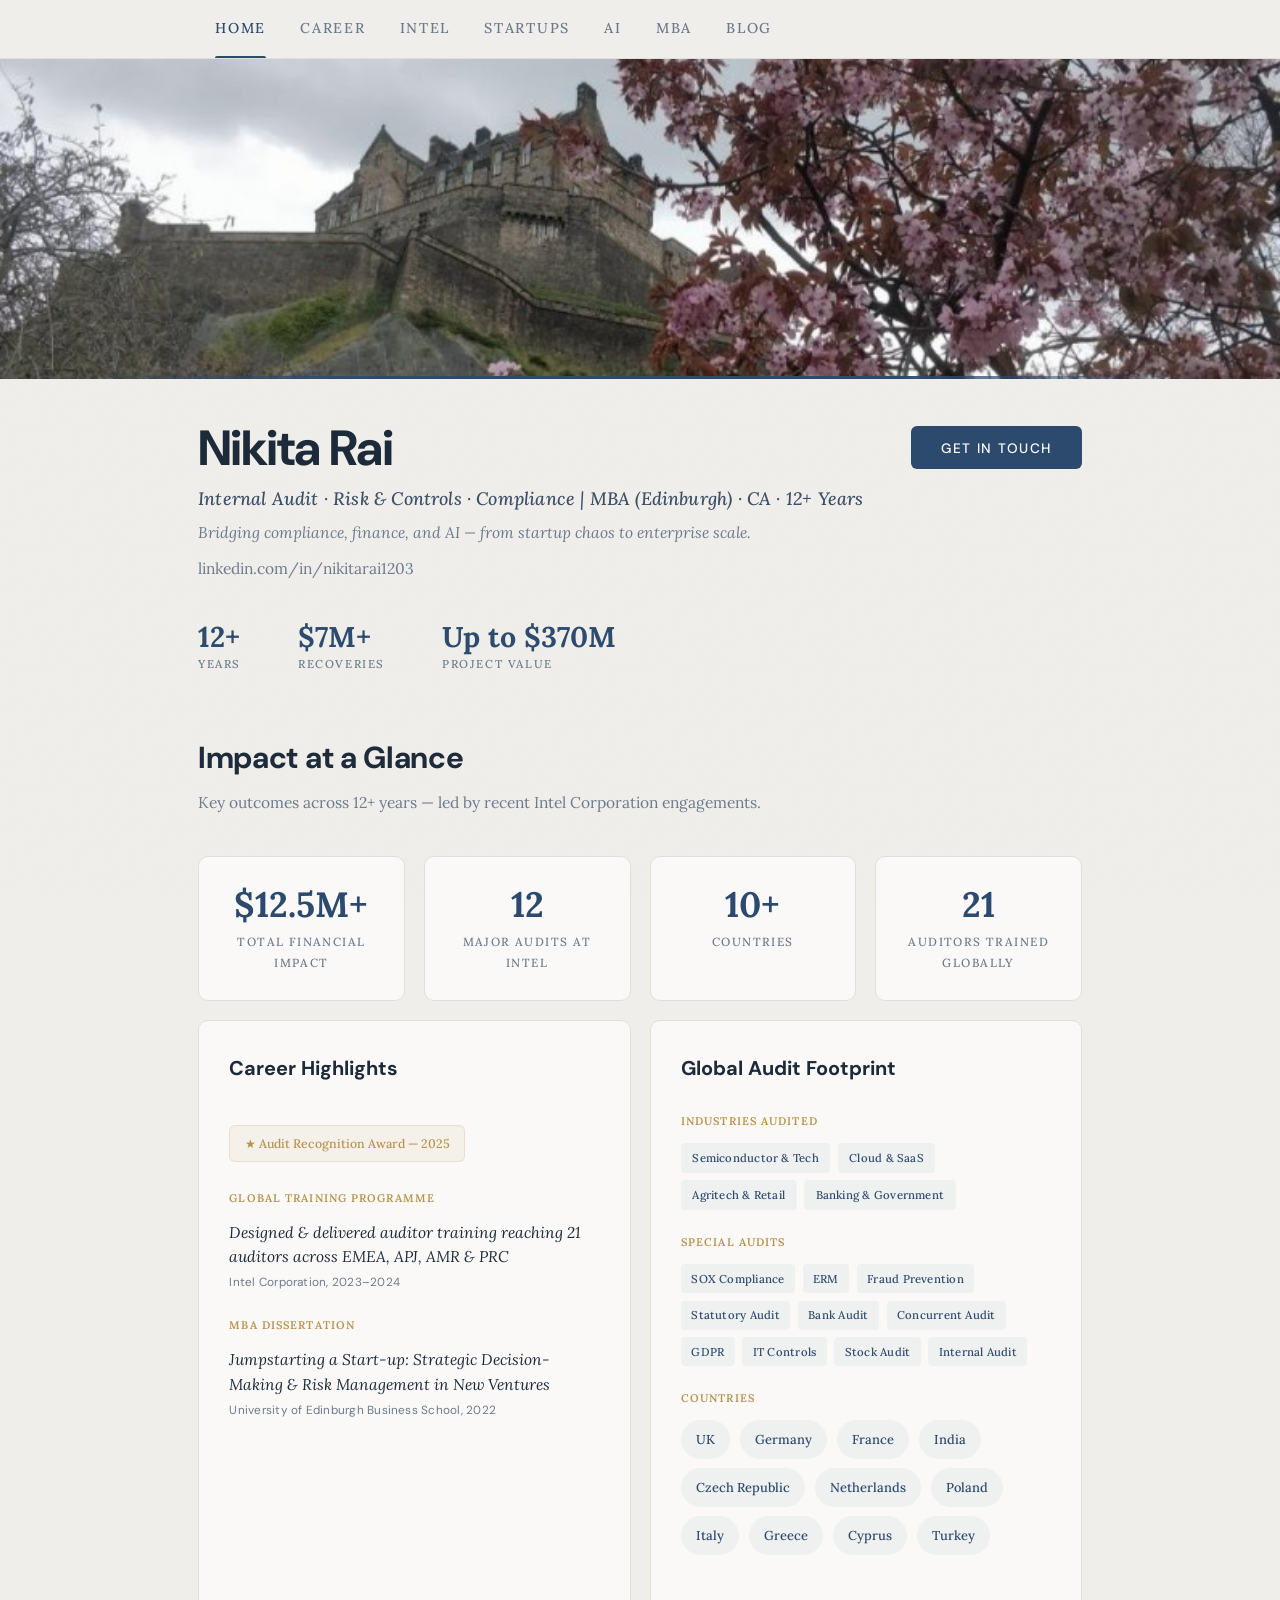
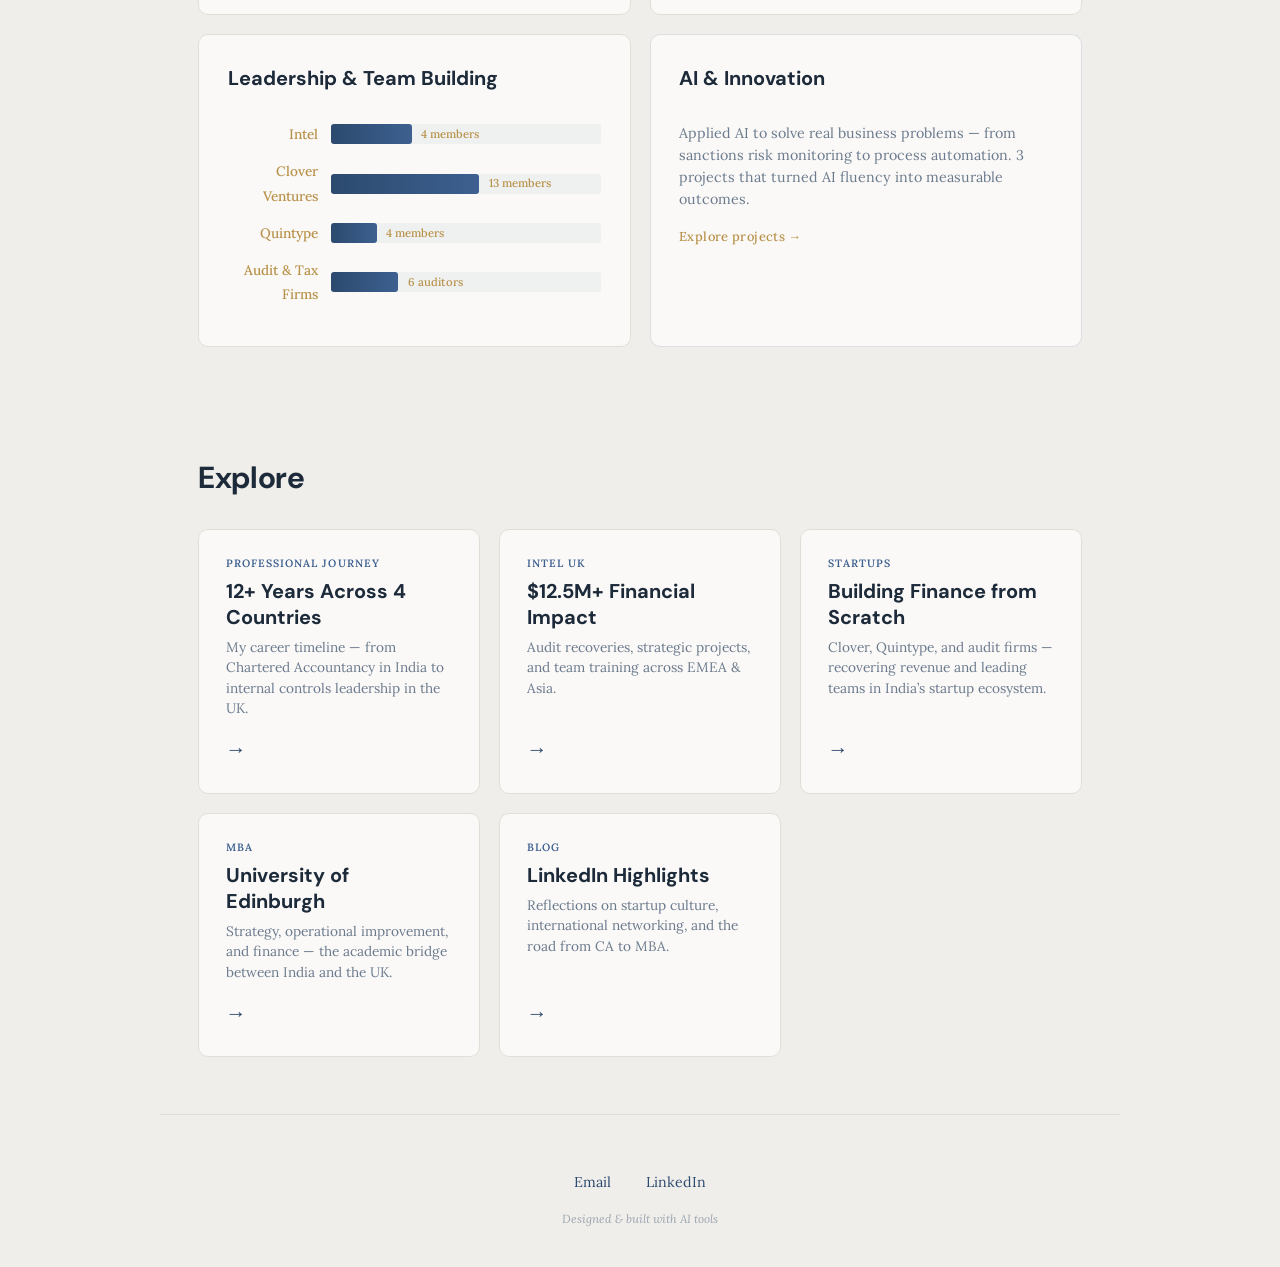
==== source/index.html @ f536bd1a "Add Infleqtion role to career timeline - New top timeline card: UK SOX & Internal Controls Lead, Inf" ====
<!DOCTYPE html>
<html lang="en">
<head>
<meta charset="UTF-8">
<meta name="viewport" content="width=device-width, initial-scale=1.0">
<title>Nikita Rai — Internal Audit, Risk & Controls, Compliance</title>
<meta name="description" content="Nikita Rai — UK SOX & Internal Controls Lead with 12+ years of experience across enterprise audit, risk management, and compliance. CA, MBA (Edinburgh).">
<meta name="keywords" content="Nikita Rai, Internal Audit, Risk Controls, Compliance, SOX 404, Internal Controls, ICFR, Chartered Accountant, MBA Edinburgh, Senior Auditor, Finance Professional">
<meta name="author" content="Nikita Rai">
<meta property="og:title" content="Nikita Rai — Internal Audit, Risk & Controls, Compliance">
<meta property="og:description" content="UK SOX & Internal Controls Lead with 12+ years — from startup chaos to enterprise scale.">
<meta property="og:type" content="website">
<meta property="og:image" content="https://nikitarai.com/img/banner.jpg">
<meta property="og:url" content="https://nikitarai.com">
<link rel="canonical" href="https://nikitarai.com">
<link href="https://fonts.googleapis.com/css2?family=Lora:wght@400;500;600;700&family=DM+Sans:wght@300;400;500;600;700&display=swap" rel="stylesheet">
<link rel="stylesheet" href="css/styles.css">
</head>
<body data-page="home">

<!-- ════════ STICKY NAV ════════ -->
<nav class="site-nav" id="siteNav">
  <div class="nav-inner">
    <a href="index.html" class="nav-name">Nikita Rai</a>
    <div class="nav-links">
      <a href="index.html" class="nav-link active">Home</a>
      <a href="career.html" class="nav-link">Career</a>
      <a href="intel.html" class="nav-link">Intel</a>
      <a href="startups.html" class="nav-link">Startups</a>
      <a href="ai.html" class="nav-link">AI</a>
      <a href="mba.html" class="nav-link">MBA</a>
      <a href="blog.html" class="nav-link">Blog</a>
    </div>
    <button class="nav-hamburger" id="navHamburger" aria-label="Toggle menu">
      <span></span><span></span><span></span>
    </button>
  </div>
</nav>

<!-- ════════ BANNER ════════ -->
<div class="banner">
  <img src="img/banner.jpg" alt="Edinburgh Castle panorama" width="800" height="320">
  <div class="banner-overlay"></div>
</div>

<!-- ════════ CONTACT HEADER ════════ -->
<div class="contact-header">
  <div class="contact-info">
    <h1 class="contact-name">Nikita Rai</h1>
    <p class="contact-tagline">Internal Audit &middot; Risk &amp; Controls &middot; Compliance | MBA (Edinburgh) &middot; CA &middot; 12+ Years</p>
    <p class="contact-tagline-sub">Bridging compliance, finance, and AI &mdash; from startup chaos to enterprise scale.</p>
    <p class="contact-detail"><a href="https://linkedin.com/in/nikitarai1203/" target="_blank" rel="noopener">linkedin.com/in/nikitarai1203</a></p>
  </div>
  <div class="cta-wrapper">
    <button class="cta-btn" onclick="document.querySelector('.cta-dropdown').classList.toggle('open')">Get in Touch</button>
    <div class="cta-dropdown">
      <div class="cta-dropdown-label">Email</div>
      <a class="cta-dropdown-item" href="mailto:nikita.rai1203&#64;gmail.com">nikita.rai1203&#64;gmail.com</a>
      <!-- Phone number hidden for now -->
      <div class="cta-dropdown-label">LinkedIn</div>
      <a class="cta-dropdown-item" href="https://www.linkedin.com/in/nikitarai1203/" target="_blank" rel="noopener">linkedin.com/in/nikitarai1203</a>
    </div>
  </div>
</div>

<!-- ════════ STATS BAR ════════ -->
<div class="stats-bar">
  <div class="stat">
    <div class="stat-number">12+</div>
    <div class="stat-label">Years</div>
  </div>
  <div class="stat">
    <div class="stat-number">$7M+</div>
    <div class="stat-label">Recoveries</div>
  </div>
  <div class="stat">
    <div class="stat-number">Up to $370M</div>
    <div class="stat-label">Project Value</div>
  </div>
</div>

<!-- ════════ BENTO GRID ════════ -->
<section class="bento-section">
  <div class="section-heading">Impact at a Glance</div>
  <div class="section-subheading">Key outcomes across 12+ years &mdash; led by recent Intel Corporation engagements.</div>

  <!-- Metric tiles row -->
  <div class="bento-grid">
    <div class="bento-tile bento-metric fade-in">
      <div class="metric-value">$12.5M+</div>
      <div class="metric-label">Total Financial Impact</div>
    </div>
    <div class="bento-tile bento-metric fade-in">
      <div class="metric-value">12</div>
      <div class="metric-label">Major Audits at Intel</div>
    </div>
    <div class="bento-tile bento-metric fade-in">
      <div class="metric-value">10+</div>
      <div class="metric-label">Countries</div>
    </div>
    <div class="bento-tile bento-metric fade-in">
      <div class="metric-value">21</div>
      <div class="metric-label">Auditors Trained Globally</div>
    </div>
  </div>

  <!-- Charts row -->
  <div class="bento-grid bento-grid-2col">
    <!-- Career Highlights -->
    <div class="bento-tile bento-footprint fade-in">
      <div class="chart-title">Career Highlights</div>

      <div class="highlight-item">
        <div class="card-award">&#9733; Audit Recognition Award &mdash; 2025</div>
      </div>

      <div class="highlight-item">
        <div class="footprint-subtitle">Global Training Programme</div>
        <div class="highlight-text">Designed &amp; delivered auditor training reaching 21 auditors across EMEA, APJ, AMR &amp; PRC</div>
        <div class="highlight-meta">Intel Corporation, 2023&ndash;2024</div>
      </div>

      <div class="highlight-item">
        <div class="footprint-subtitle">MBA Dissertation</div>
        <div class="highlight-text">Jumpstarting a Start-up: Strategic Decision-Making &amp; Risk Management in New Ventures</div>
        <div class="highlight-meta">University of Edinburgh Business School, 2022</div>
      </div>
    </div>

    <!-- Global Footprint -->
    <div class="bento-tile bento-footprint fade-in">
      <div class="chart-title">Global Audit Footprint</div>
      <div class="footprint-subtitle">Industries Audited</div>
      <div class="footprint-industries">
        <span class="industry-chip">Semiconductor &amp; Tech</span>
        <span class="industry-chip">Cloud &amp; SaaS</span>
        <span class="industry-chip">Agritech &amp; Retail</span>
        <span class="industry-chip">Banking &amp; Government</span>
      </div>
      <div class="footprint-subtitle" style="margin-top: 1.2rem;">Special Audits</div>
      <div class="footprint-industries">
        <span class="tag">SOX Compliance</span>
        <span class="tag">ERM</span>
        <span class="tag">Fraud Prevention</span>
        <span class="tag">Statutory Audit</span>
        <span class="tag">Bank Audit</span>
        <span class="tag">Concurrent Audit</span>
        <span class="tag">GDPR</span>
        <span class="tag">IT Controls</span>
        <span class="tag">Stock Audit</span>
        <span class="tag">Internal Audit</span>
      </div>
      <div class="footprint-subtitle" style="margin-top: 1.2rem;">Countries</div>
      <div class="footprint-countries">
        <span class="country-chip">UK</span>
        <span class="country-chip">Germany</span>
        <span class="country-chip">France</span>
        <span class="country-chip">India</span>
        <span class="country-chip">Czech Republic</span>
        <span class="country-chip">Netherlands</span>
        <span class="country-chip">Poland</span>
        <span class="country-chip">Italy</span>
        <span class="country-chip">Greece</span>
        <span class="country-chip">Cyprus</span>
        <span class="country-chip">Turkey</span>
      </div>
    </div>
  </div>

  <!-- Bottom row: Team + AI teaser -->
  <div class="bento-grid bento-grid-2col">
    <!-- Team Leadership -->
    <div class="bento-tile fade-in">
      <div class="chart-title">Leadership &amp; Team Building</div>
      <div class="team-row">
        <div class="team-bar-label">Intel</div>
        <div class="team-bar-track">
          <div class="team-bar-fill" data-width="30" style="width: 0%;"></div>
          <span class="team-bar-value">4 members</span>
        </div>
      </div>
      <div class="team-row">
        <div class="team-bar-label">Clover Ventures</div>
        <div class="team-bar-track">
          <div class="team-bar-fill" data-width="55" style="width: 0%;"></div>
          <span class="team-bar-value">13 members</span>
        </div>
      </div>
      <div class="team-row">
        <div class="team-bar-label">Quintype</div>
        <div class="team-bar-track">
          <div class="team-bar-fill" data-width="17" style="width: 0%;"></div>
          <span class="team-bar-value">4 members</span>
        </div>
      </div>
      <div class="team-row">
        <div class="team-bar-label">Audit &amp; Tax Firms</div>
        <div class="team-bar-track">
          <div class="team-bar-fill" data-width="25" style="width: 0%;"></div>
          <span class="team-bar-value">6 auditors</span>
        </div>
      </div>
    </div>

    <!-- AI Teaser -->
    <a href="ai.html" class="bento-tile bento-teaser-feature fade-in">
      <div class="chart-title">AI &amp; Innovation</div>
      <div class="teaser-desc">Applied AI to solve real business problems &mdash; from sanctions risk monitoring to process automation. 3 projects that turned AI fluency into measurable outcomes.</div>
      <span class="teaser-cta">Explore projects &rarr;</span>
    </a>
  </div>
</section>

<!-- ════════ SECTION TEASERS ════════ -->
<section class="teaser-section">
  <div class="section-heading">Explore</div>
  <div class="teaser-grid">
    <a href="career.html" class="teaser-card fade-in">
      <div class="teaser-card-label">Professional Journey</div>
      <div class="teaser-card-title">12+ Years Across 4 Countries</div>
      <div class="teaser-card-desc">My career timeline &mdash; from Chartered Accountancy in India to internal controls leadership in the UK.</div>
      <span class="teaser-card-arrow">&rarr;</span>
    </a>
    <a href="intel.html" class="teaser-card fade-in">
      <div class="teaser-card-label">Intel UK</div>
      <div class="teaser-card-title">$12.5M+ Financial Impact</div>
      <div class="teaser-card-desc">Audit recoveries, strategic projects, and team training across EMEA &amp; Asia.</div>
      <span class="teaser-card-arrow">&rarr;</span>
    </a>
    <a href="startups.html" class="teaser-card fade-in">
      <div class="teaser-card-label">Startups</div>
      <div class="teaser-card-title">Building Finance from Scratch</div>
      <div class="teaser-card-desc">Clover, Quintype, and audit firms &mdash; recovering revenue and leading teams in India&rsquo;s startup ecosystem.</div>
      <span class="teaser-card-arrow">&rarr;</span>
    </a>
    <a href="mba.html" class="teaser-card fade-in">
      <div class="teaser-card-label">MBA</div>
      <div class="teaser-card-title">University of Edinburgh</div>
      <div class="teaser-card-desc">Strategy, operational improvement, and finance &mdash; the academic bridge between India and the UK.</div>
      <span class="teaser-card-arrow">&rarr;</span>
    </a>
    <a href="blog.html" class="teaser-card fade-in">
      <div class="teaser-card-label">Blog</div>
      <div class="teaser-card-title">LinkedIn Highlights</div>
      <div class="teaser-card-desc">Reflections on startup culture, international networking, and the road from CA to MBA.</div>
      <span class="teaser-card-arrow">&rarr;</span>
    </a>
  </div>
</section>

<!-- ════════ FOOTER ════════ -->
<footer class="footer">
  <div class="footer-links">
    <a href="mailto:nikita.rai1203&#64;gmail.com">Email</a>
    <a href="https://linkedin.com/in/nikitarai1203/" target="_blank" rel="noopener">LinkedIn</a>
  </div>
  <div class="ai-built-note">Designed &amp; built with AI tools</div>
</footer>

<script src="js/main.js"></script>
</body>
</html>
---- source/css/styles.css ----
/* ═══════════════════════════════════════════════════
   Nikita Rai — Portfolio
   Editorial Precision: Warm, refined, professional
   Multi-page architecture
   ═══════════════════════════════════════════════════ */

/* ── DESIGN TOKENS ── */
:root {
  --bg:             #f0eeea;
  --bg-warm:        #e8e5df;
  --bg-card:        #faf9f7;
  --bg-card-hover:  #f5f3ef;
  --text:           #1c2a3a;
  --text-secondary: #3d5068;
  --text-muted:     #6b7a8d;
  --text-faint:     #9ba5b0;
  --accent:         #2c4a6e;
  --accent-light:   #3d6090;
  --accent-warm:    #b8924a;
  --accent-warm-bg: rgba(184, 146, 74, 0.07);
  --accent-subtle:  rgba(44, 74, 110, 0.05);
  --accent-glow:    rgba(44, 74, 110, 0.1);
  --border:         #d5d0c8;
  --border-light:   #e2ded7;
  --border-faint:   #ebe8e2;
  --gold:           #b8924a;
  --gold-bg:        rgba(184, 146, 74, 0.08);
  --radius-sm:      6px;
  --radius-md:      10px;
  --radius-lg:      14px;
  --shadow-sm:      0 1px 3px rgba(28, 42, 58, 0.05);
  --shadow-md:      0 4px 20px rgba(28, 42, 58, 0.07);
  --shadow-lg:      0 12px 40px rgba(28, 42, 58, 0.1);
  --shadow-glow:    0 0 0 1px var(--border-light), 0 4px 20px rgba(28, 42, 58, 0.06);
  --transition:     0.35s cubic-bezier(0.16, 1, 0.3, 1);
  --ease-out:       cubic-bezier(0.16, 1, 0.3, 1);
}

/* ── RESET & BASE ── */
*, *::before, *::after { margin: 0; padding: 0; box-sizing: border-box; }

html {
  scroll-behavior: smooth;
  font-size: 19px;
}

body {
  background: var(--bg);
  color: var(--text);
  font-family: 'Lora', Georgia, serif;
  font-weight: 400;
  line-height: 1.8;
  overflow-x: hidden;
}

/* Subtle page texture */
body::before {
  content: '';
  position: fixed;
  inset: 0;
  background: url("data:image/svg+xml,%3Csvg width='60' height='60' xmlns='http://www.w3.org/2000/svg'%3E%3Cfilter id='n'%3E%3CfeTurbulence type='fractalNoise' baseFrequency='0.65' numOctaves='3' stitchTiles='stitch'/%3E%3C/filter%3E%3Crect width='100%25' height='100%25' filter='url(%23n)' opacity='0.015'/%3E%3C/svg%3E");
  pointer-events: none;
  z-index: 0;
}

/* ── STICKY NAV ── */
.site-nav {
  position: sticky;
  top: 0;
  z-index: 100;
  background: rgba(240, 238, 234, 0.88);
  backdrop-filter: blur(16px);
  -webkit-backdrop-filter: blur(16px);
  border-bottom: 1px solid var(--border-light);
  padding: 0;
  opacity: 1;
  transform: translateY(0);
  transition: opacity 0.4s ease, transform 0.4s ease, border-color 0.4s ease;
  pointer-events: auto;
}

/* Nav is always visible and sticky on all pages */

.nav-inner {
  max-width: 960px;
  margin: 0 auto;
  display: flex;
  gap: 0;
  align-items: stretch;
  padding: 0 2rem;
}

.nav-name {
  display: none;
}

.nav-links {
  display: flex;
  align-items: stretch;
}

.nav-link {
  font-size: 0.75rem;
  letter-spacing: 0.12em;
  text-transform: uppercase;
  color: var(--text-muted);
  text-decoration: none;
  font-weight: 500;
  transition: color var(--transition);
  white-space: nowrap;
  padding: 0.85rem 0.9rem;
  position: relative;
  display: flex;
  align-items: center;
}

.nav-link::after {
  content: '';
  position: absolute;
  bottom: 0;
  left: 0.9rem;
  right: 0.9rem;
  height: 2px;
  background: var(--accent);
  transform: scaleX(0);
  transition: transform var(--transition);
  border-radius: 2px 2px 0 0;
}

.nav-link:hover { color: var(--text-secondary); }

.nav-link.active {
  color: var(--accent);
}

.nav-link.active::after {
  transform: scaleX(1);
}

/* Hamburger (mobile) */
.nav-hamburger {
  display: none;
  flex-direction: column;
  justify-content: center;
  gap: 4px;
  background: none;
  border: none;
  cursor: pointer;
  padding: 0.7rem 0;
  margin-left: auto;
}

.nav-hamburger span {
  display: block;
  width: 20px;
  height: 2px;
  background: var(--text);
  border-radius: 2px;
  transition: all 0.3s ease;
}

.nav-hamburger.open span:nth-child(1) {
  transform: rotate(45deg) translate(4px, 4px);
}

.nav-hamburger.open span:nth-child(2) {
  opacity: 0;
}

.nav-hamburger.open span:nth-child(3) {
  transform: rotate(-45deg) translate(4px, -4px);
}

/* ── BANNER (home page only) ── */
.banner {
  width: 100%;
  height: 320px;
  position: relative;
  overflow: hidden;
}

.banner img {
  width: 100%;
  height: 100%;
  object-fit: cover;
  object-position: center 30%;
  display: block;
}

.banner-overlay {
  position: absolute;
  bottom: 0;
  left: 0;
  right: 0;
  height: 3px;
  background: linear-gradient(90deg, transparent 5%, var(--accent) 30%, var(--accent) 70%, transparent 95%);
}

/* ── PAGE HEADER (inner pages) ── */
.page-header {
  max-width: 960px;
  margin: 0 auto;
  padding: 3rem 2rem 2rem;
  border-bottom: 1px solid var(--border-light);
}

.page-title {
  font-family: 'DM Sans', sans-serif;
  font-weight: 700;
  font-size: 2.4rem;
  color: var(--text);
  line-height: 1.1;
  letter-spacing: -0.02em;
}

.page-subtitle {
  font-size: 0.85rem;
  color: var(--text-muted);
  margin-top: 0.5rem;
  line-height: 1.5;
  font-weight: 300;
}

/* ── CONTACT HEADER ── */
.contact-header {
  max-width: 960px;
  margin: 0 auto;
  padding: 2.2rem 2rem 0;
  display: flex;
  justify-content: space-between;
  align-items: flex-start;
  position: relative;
  z-index: 1;
}

.contact-info {
  text-align: left;
}

.contact-name {
  font-family: 'DM Sans', sans-serif;
  font-weight: 700;
  font-size: 2.6rem;
  color: var(--text);
  line-height: 1.1;
  letter-spacing: -0.02em;
}

.contact-tagline {
  font-family: 'Lora', Georgia, serif;
  font-size: 0.95rem;
  font-weight: 500;
  font-style: italic;
  color: var(--text-secondary);
  margin-top: 0.4rem;
  letter-spacing: 0.01em;
}

.contact-tagline-sub {
  font-size: 0.82rem;
  color: var(--text-muted);
  margin-top: 0.3rem;
  font-weight: 300;
  font-style: italic;
  line-height: 1.5;
}

.contact-detail {
  font-size: 0.82rem;
  color: var(--text-muted);
  margin-top: 0.5rem;
  font-weight: 400;
}

.contact-detail a {
  color: var(--text-muted);
  text-decoration: none;
  transition: color var(--transition);
  border-bottom: 1px solid transparent;
}

.contact-detail a:hover {
  color: var(--accent);
  border-bottom-color: var(--accent);
}

/* ── CTA BUTTON ── */
.cta-wrapper {
  position: relative;
  padding-top: 0.3rem;
}

.cta-btn {
  font-family: 'DM Sans', sans-serif;
  font-size: 0.72rem;
  font-weight: 500;
  letter-spacing: 0.1em;
  text-transform: uppercase;
  color: #fff;
  background: var(--accent);
  border: none;
  padding: 0.65rem 1.6rem;
  border-radius: var(--radius-sm);
  cursor: pointer;
  transition: all var(--transition);
  position: relative;
  overflow: hidden;
}

.cta-btn::before {
  content: '';
  position: absolute;
  inset: 0;
  background: linear-gradient(135deg, transparent, rgba(255,255,255,0.1));
  opacity: 0;
  transition: opacity 0.3s ease;
}

.cta-btn:hover {
  background: #1e3a5c;
  box-shadow: 0 6px 20px rgba(44, 74, 110, 0.3);
  transform: translateY(-1px);
}

.cta-btn:hover::before { opacity: 1; }

.cta-dropdown {
  position: absolute;
  top: calc(100% + 0.6rem);
  right: 0;
  background: var(--bg-card);
  border: 1px solid var(--border);
  border-radius: var(--radius-md);
  padding: 1.1rem 1.3rem;
  min-width: 250px;
  box-shadow: var(--shadow-lg);
  opacity: 0;
  transform: translateY(-8px);
  pointer-events: none;
  transition: all 0.3s ease;
  z-index: 10;
}

.cta-dropdown.open {
  opacity: 1;
  transform: translateY(0);
  pointer-events: auto;
}

.cta-dropdown-label {
  font-size: 0.58rem;
  text-transform: uppercase;
  letter-spacing: 0.12em;
  color: var(--text-faint);
  font-weight: 600;
  margin-top: 0.6rem;
}

.cta-dropdown-label:first-child { margin-top: 0; }

.cta-dropdown-item {
  display: block;
  font-size: 0.82rem;
  color: var(--text-secondary);
  text-decoration: none;
  padding: 0.35rem 0;
  transition: color 0.2s;
}

.cta-dropdown-item:hover { color: var(--accent); }

/* ── STATS BAR ── */
.stats-bar {
  max-width: 960px;
  margin: 2rem auto 0;
  padding: 0 2rem;
  display: flex;
  gap: 3rem;
}

.stat { text-align: left; }

.stat-number {
  font-family: 'Lora', Georgia, serif;
  font-weight: 700;
  font-size: 1.5rem;
  color: var(--accent);
  line-height: 1.2;
}

.stat-label {
  font-size: 0.6rem;
  letter-spacing: 0.14em;
  text-transform: uppercase;
  color: var(--text-muted);
  font-weight: 500;
}

/* ── DIVIDER ── */
.section-divider {
  max-width: 960px;
  margin: 2.5rem auto 0;
  padding: 0 2rem;
}

.section-divider hr {
  border: none;
  border-top: 1px solid var(--border-light);
}

/* ── BENTO GRID ── */
.bento-section {
  max-width: 960px;
  margin: 0 auto;
  padding: 3rem 2rem 2.5rem;
}

.bento-grid {
  display: grid;
  grid-template-columns: repeat(4, 1fr);
  gap: 1rem;
  margin-bottom: 1rem;
}

.bento-grid-2col {
  grid-template-columns: 1fr 1fr;
}

.bento-tile {
  background: var(--bg-card);
  border: 1px solid var(--border-light);
  border-radius: var(--radius-md);
  padding: 1.4rem 1.5rem;
  transition: all var(--transition);
  position: relative;
  overflow: hidden;
}

.bento-tile:hover {
  border-color: var(--border);
  box-shadow: var(--shadow-md);
  transform: translateY(-2px);
}

/* Metric tile top accent */
.bento-metric::before {
  content: '';
  position: absolute;
  top: 0;
  left: 0;
  right: 0;
  height: 2px;
  background: linear-gradient(90deg, var(--accent), var(--accent-light));
  transform: scaleX(0);
  transition: transform var(--transition);
  transform-origin: left;
}

.bento-metric:hover::before {
  transform: scaleX(1);
}

.bento-metric {
  text-align: center;
  padding: 1.4rem 1.2rem;
}

.bento-chart {
  padding: 1.6rem;
  display: flex;
  flex-direction: column;
}

.bento-footprint {
  padding: 1.6rem;
}

/* ── AI Teaser feature tile ── */
.bento-teaser-feature {
  text-decoration: none;
  display: flex;
  flex-direction: column;
  justify-content: flex-start;
  background: var(--bg-card);
  border-color: rgba(44, 74, 110, 0.15);
}

.bento-teaser-feature:hover {
  background: rgba(184, 146, 74, 0.06);
  border-color: var(--accent-warm);
}

.teaser-label {
  font-size: 0.58rem;
  font-weight: 600;
  text-transform: uppercase;
  letter-spacing: 0.1em;
  color: var(--accent-warm);
  margin-bottom: 0.4rem;
}

.teaser-title {
  font-family: 'DM Sans', sans-serif;
  font-size: 1.15rem;
  font-weight: 700;
  color: var(--text);
  line-height: 1.3;
  margin-bottom: 0.4rem;
}

.teaser-desc {
  font-size: 0.75rem;
  color: var(--text-muted);
  line-height: 1.55;
}

.teaser-cta {
  font-size: 0.68rem;
  font-weight: 500;
  color: var(--accent-warm);
  margin-top: 0.8rem;
  letter-spacing: 0.03em;
  transition: color var(--transition);
}

.bento-teaser-feature:hover .teaser-cta {
  color: var(--text);
}

/* ── SECTION TEASERS ── */
.teaser-section {
  max-width: 960px;
  margin: 0 auto;
  padding: 2rem 2rem 3rem;
}

.teaser-grid {
  display: grid;
  grid-template-columns: repeat(3, 1fr);
  gap: 1rem;
  margin-top: 1.2rem;
}

.teaser-card {
  background: var(--bg-card);
  border: 1px solid var(--border-light);
  border-radius: var(--radius-md);
  padding: 1.3rem 1.4rem;
  text-decoration: none;
  transition: all var(--transition);
  position: relative;
  display: flex;
  flex-direction: column;
}

.teaser-card:hover {
  border-color: var(--border);
  box-shadow: var(--shadow-md);
  transform: translateY(-3px);
}

.teaser-card-label {
  font-size: 0.56rem;
  font-weight: 600;
  text-transform: uppercase;
  letter-spacing: 0.1em;
  color: var(--accent-light);
  margin-bottom: 0.3rem;
}

.teaser-card-title {
  font-family: 'DM Sans', sans-serif;
  font-weight: 700;
  font-size: 1.05rem;
  color: var(--text);
  line-height: 1.3;
  margin-bottom: 0.3rem;
}

.teaser-card-desc {
  font-size: 0.72rem;
  color: var(--text-muted);
  line-height: 1.5;
  flex: 1;
}

.teaser-card-arrow {
  font-size: 1.1rem;
  color: var(--accent);
  margin-top: 0.6rem;
  transition: transform var(--transition);
  display: inline-block;
}

.teaser-card:hover .teaser-card-arrow {
  transform: translateX(4px);
}

/* ── CONTENT SECTION (inner pages) ── */
.content-section {
  max-width: 960px;
  margin: 0 auto;
  padding: 2.5rem 2rem 3rem;
}

/* ── SECTION HEADINGS ── */
.section-heading {
  font-family: 'DM Sans', sans-serif;
  font-weight: 700;
  font-size: 1.6rem;
  color: var(--text);
  margin-bottom: 0.25rem;
  letter-spacing: -0.01em;
}

.section-subheading {
  font-size: 0.82rem;
  color: var(--text-muted);
  margin-bottom: 2.2rem;
  line-height: 1.5;
}

.subsection-heading {
  font-family: 'DM Sans', sans-serif;
  font-weight: 700;
  font-size: 1.15rem;
  color: var(--text);
  margin-bottom: 0.2rem;
  margin-top: 0.5rem;
}

.subsection-subheading {
  font-size: 0.75rem;
  color: var(--text-muted);
  margin-bottom: 1rem;
}

.dissertation-title {
  font-size: 0.95rem;
  font-weight: 600;
  color: var(--text);
  margin-bottom: 0.6rem;
  font-family: 'Lora', serif;
  font-style: italic;
  line-height: 1.5;
}

/* ── METRIC VALUES (shared) ── */
.metric-value {
  font-family: 'Lora', Georgia, serif;
  font-weight: 700;
  font-size: 1.85rem;
  color: var(--accent);
  line-height: 1.2;
}

.metric-label {
  font-size: 0.62rem;
  letter-spacing: 0.12em;
  text-transform: uppercase;
  color: var(--text-muted);
  font-weight: 500;
  margin-top: 0.25rem;
}

/* ── MINI METRICS ── */
.mini-metrics {
  display: grid;
  grid-template-columns: repeat(3, 1fr);
  gap: 0.8rem;
  margin-bottom: 1.5rem;
}

.mini-metric {
  background: var(--bg-card);
  border: 1px solid var(--border-light);
  border-radius: var(--radius-sm);
  padding: 0.9rem;
  text-align: center;
  transition: all var(--transition);
}

.mini-metric:hover {
  box-shadow: var(--shadow-sm);
}

.mini-metric-value {
  font-family: 'Lora', Georgia, serif;
  font-weight: 700;
  font-size: 1.25rem;
  color: var(--accent);
}

.mini-metric-label {
  font-size: 0.56rem;
  letter-spacing: 0.1em;
  text-transform: uppercase;
  color: var(--text-muted);
  font-weight: 500;
  margin-top: 0.15rem;
}

/* ── CHART BOX ── */
.chart-box {
  background: var(--bg-card);
  border: 1px solid var(--border-light);
  border-radius: var(--radius-md);
  padding: 1.6rem;
  transition: box-shadow var(--transition);
  margin-bottom: 1.5rem;
}

.chart-box:hover {
  box-shadow: var(--shadow-sm);
}

.chart-title {
  font-family: 'DM Sans', sans-serif;
  font-weight: 700;
  font-size: 1.05rem;
  margin-bottom: 1.3rem;
  color: var(--text);
}

/* ── BAR CHART ── */
.bar-chart {
  display: flex;
  align-items: flex-end;
  gap: 0.8rem;
  height: 220px;
  padding-bottom: 1.5rem;
  border-bottom: 1px solid var(--border-faint);
  position: relative;
}

.bar-group {
  flex: 1;
  display: flex;
  flex-direction: column;
  align-items: center;
  height: 100%;
  justify-content: flex-end;
}

.bar {
  width: 100%;
  max-width: 48px;
  background: linear-gradient(to top, var(--accent), var(--accent-light));
  border-radius: 4px 4px 0 0;
  min-height: 4px;
  transition: height 1.2s var(--ease-out);
  position: relative;
  cursor: default;
}

.bar:hover {
  background: linear-gradient(to top, #1e3a5c, var(--accent));
}

.bar-value {
  position: absolute;
  top: -1.5rem;
  left: 50%;
  transform: translateX(-50%);
  font-size: 0.65rem;
  font-weight: 600;
  color: var(--accent);
  white-space: nowrap;
}

.bar-label {
  font-size: 0.62rem;
  color: var(--text-muted);
  margin-top: 0.5rem;
  text-align: center;
  font-weight: 500;
}

.bar-sublabel {
  font-size: 0.52rem;
  color: var(--accent-warm);
  text-align: center;
  line-height: 1.3;
  margin-top: 0.15rem;
}

.chart-footnote {
  font-size: 0.58rem;
  color: var(--text-faint);
  margin-top: 0.7rem;
  font-style: italic;
}

.recovery-totals-row {
  display: flex;
  justify-content: center;
  gap: 8rem;
  margin-top: 0.5rem;
  margin-bottom: 1.2rem;
}

.recovery-total-block {
  text-align: center;
}

.recovery-total {
  font-family: 'Lora', Georgia, serif;
  font-weight: 700;
  font-size: 2rem;
  color: var(--accent);
}

.recovery-total-label {
  font-size: 0.65rem;
  color: var(--text-muted);
}

/* ── YEAR BREAKDOWN ── */
.year-breakdown {
  display: flex;
  flex-direction: column;
  gap: 1rem;
}

.year-row-item {
  display: flex;
  align-items: flex-start;
  gap: 0.8rem;
}

.year-badge {
  font-family: 'Lora', Georgia, serif;
  font-weight: 700;
  font-size: 1rem;
  color: var(--accent);
  flex-shrink: 0;
  width: 40px;
  padding-top: 0.1rem;
}

.year-details { flex: 1; }

.year-detail-main {
  font-size: 0.82rem;
  color: var(--text);
  font-weight: 500;
  margin-bottom: 0.15rem;
}

.year-detail-sub {
  font-size: 0.72rem;
  color: var(--text-muted);
  line-height: 1.55;
}

.year-detail-sub ul {
  margin: 0.3rem 0 0 1rem;
  padding: 0;
  list-style: none;
}

.year-detail-sub ul li {
  margin-bottom: 0.3rem;
  position: relative;
  padding-left: 0.8rem;
}

.year-detail-sub ul li::before {
  content: '';
  position: absolute;
  left: 0;
  top: 0.5em;
  width: 4px;
  height: 4px;
  border-radius: 50%;
  background: var(--border);
}

.year-divider {
  border: none;
  border-top: 1px solid var(--border-faint);
  margin: 0;
}

/* ── TEAM BARS ── */
.team-row {
  display: flex;
  align-items: center;
  gap: 0.7rem;
  margin-bottom: 0.65rem;
}

.team-bar-label {
  font-size: 0.72rem;
  color: var(--accent-warm);
  width: 90px;
  flex-shrink: 0;
  text-align: right;
  font-weight: 500;
}

.team-bar-track {
  flex: 1;
  height: 20px;
  background: var(--accent-subtle);
  border-radius: 3px;
  overflow: visible;
  display: flex;
  align-items: center;
  gap: 0.5rem;
}

.team-bar-fill {
  height: 100%;
  background: linear-gradient(90deg, var(--accent), var(--accent-light));
  border-radius: 3px;
  transition: width 1.2s var(--ease-out);
  flex-shrink: 0;
}

.team-bar-value {
  font-size: 0.6rem;
  font-weight: 500;
  color: var(--accent-warm);
  white-space: nowrap;
  flex-shrink: 0;
}

/* ── GLOBAL FOOTPRINT ── */
.footprint-stats {
  display: flex;
  gap: 2.5rem;
  margin-bottom: 1.8rem;
  padding-bottom: 1.5rem;
  border-bottom: 1px solid var(--border-faint);
}

.footprint-stat { text-align: center; }

.footprint-stat-num {
  font-family: 'Lora', Georgia, serif;
  font-weight: 700;
  font-size: 1.6rem;
  color: var(--accent);
  line-height: 1.1;
}

.footprint-stat-label {
  font-size: 0.58rem;
  letter-spacing: 0.12em;
  text-transform: uppercase;
  color: var(--text-muted);
  font-weight: 500;
  margin-top: 0.15rem;
}

.footprint-countries {
  display: flex;
  flex-wrap: wrap;
  gap: 0.5rem;
  margin-bottom: 1.5rem;
}

.country-chip {
  font-size: 0.68rem;
  padding: 0.35rem 0.75rem;
  border-radius: 20px;
  background: var(--accent-subtle);
  color: var(--accent);
  font-weight: 500;
  display: inline-flex;
  align-items: center;
  gap: 0.35rem;
  transition: all var(--transition);
  border: 1px solid transparent;
}

.country-chip:hover {
  background: var(--accent-glow);
  border-color: var(--accent-subtle);
}

.country-chip .trip-count {
  background: var(--accent);
  color: #fff;
  font-size: 0.52rem;
  width: 17px;
  height: 17px;
  border-radius: 50%;
  display: inline-flex;
  align-items: center;
  justify-content: center;
  font-weight: 600;
}

.footprint-industries {
  display: flex;
  flex-wrap: wrap;
  gap: 0.4rem;
}

.industry-chip {
  font-size: 0.6rem;
  padding: 0.25rem 0.6rem;
  border-radius: 4px;
  background: var(--accent-subtle);
  color: var(--accent);
  font-weight: 500;
  letter-spacing: 0.02em;
}

.footprint-subtitle {
  font-size: 0.58rem;
  letter-spacing: 0.1em;
  text-transform: uppercase;
  color: var(--accent-warm);
  font-weight: 600;
  margin-bottom: 0.6rem;
}

/* ── HIGHLIGHT ITEMS (home page tile) ── */
.highlight-item {
  margin-bottom: 1.2rem;
}

.highlight-item:last-child {
  margin-bottom: 0;
}

.highlight-text {
  font-family: 'Lora', Georgia, serif;
  font-size: 0.82rem;
  color: var(--text);
  line-height: 1.55;
  font-style: italic;
}

.highlight-meta {
  font-family: 'DM Sans', sans-serif;
  font-size: 0.62rem;
  color: var(--text-muted);
  margin-top: 0.2rem;
  letter-spacing: 0.02em;
}

/* ── TIMELINE ── */
.timeline-section {
  position: relative;
  padding: 3.5rem 2rem 5rem;
  max-width: 960px;
  margin: 0 auto;
}

.timeline-item {
  display: grid;
  grid-template-columns: 300px 1fr;
  gap: 0;
  margin-bottom: 2.8rem;
  position: relative;
}

.timeline-item:first-child .card {
  border-color: var(--border);
  box-shadow: var(--shadow-sm);
}

/* ── LEFT COLUMN ── */
.timeline-left {
  position: relative;
  padding-right: 2rem;
  display: flex;
  flex-direction: column;
  align-items: flex-end;
}

.year-row {
  display: flex;
  align-items: center;
  gap: 0.9rem;
  padding-top: 0.25rem;
  cursor: default;
}

.year-text {
  font-family: 'Lora', Georgia, serif;
  font-weight: 700;
  font-size: 1.3rem;
  color: var(--text);
  white-space: nowrap;
  transition: color var(--transition);
  letter-spacing: 0.02em;
}

.timeline-item:hover .year-text {
  color: var(--accent);
}

.timeline-dot {
  width: 10px;
  height: 10px;
  border-radius: 50%;
  background: var(--bg);
  border: 2.5px solid var(--border);
  flex-shrink: 0;
  transition: all 0.5s ease;
  box-shadow: 0 0 0 3px var(--bg);
}

.timeline-item.visible .timeline-dot {
  border-color: var(--accent);
  background: var(--accent);
  box-shadow: 0 0 0 3px var(--bg), 0 0 0 5.5px var(--accent-glow);
}

/* Vertical connector */
.timeline-left::after {
  content: '';
  position: absolute;
  top: 0;
  right: 0;
  bottom: -3rem;
  width: 1px;
  background: linear-gradient(to bottom, var(--border), var(--border-faint));
}

.timeline-item:last-child .timeline-left::after {
  bottom: 0;
}

/* ── RIGHT COLUMN (CARD) ── */
.timeline-right {
  padding-left: 2rem;
}

.card {
  background: var(--bg-card);
  border: 1px solid var(--border-light);
  border-radius: var(--radius-lg);
  padding: 1.6rem 1.8rem;
  transition: all var(--transition);
  position: relative;
}

.card::before {
  content: '';
  position: absolute;
  left: 0;
  top: 1.2rem;
  bottom: 1.2rem;
  width: 2.5px;
  background: var(--accent);
  border-radius: 2px;
  opacity: 0;
  transition: opacity var(--transition);
}

.card:hover {
  box-shadow: var(--shadow-md);
  border-color: var(--border);
  transform: translateY(-2px);
}

.card:hover::before { opacity: 1; }

/* ── TIMELINE IMAGE (hover reveal on left) ── */
.timeline-image {
  margin-top: 0.8rem;
  padding-right: 1.2rem;
  line-height: 0;
  max-height: 0;
  opacity: 0;
  overflow: hidden;
  transition: max-height 0.5s var(--ease-out), opacity 0.4s ease;
}

.timeline-item:hover .timeline-image {
  max-height: 400px;
  opacity: 1;
}

.timeline-image img {
  width: 100%;
  object-fit: contain;
  object-position: center top;
  border-radius: var(--radius-md);
  border: 1px solid var(--border-light);
  background: var(--bg-card);
}

.card-company {
  font-size: 0.65rem;
  letter-spacing: 0.12em;
  text-transform: uppercase;
  color: var(--text-muted);
  margin-bottom: 0.2rem;
  font-weight: 500;
}

.card-title {
  font-family: 'DM Sans', sans-serif;
  font-weight: 700;
  font-size: 1.25rem;
  color: var(--text);
  line-height: 1.3;
  margin-bottom: 0.2rem;
}

.card-role {
  font-size: 0.65rem;
  letter-spacing: 0.1em;
  text-transform: uppercase;
  color: var(--accent-light);
  margin-bottom: 0.7rem;
  font-weight: 500;
}

.card-description {
  font-size: 0.82rem;
  line-height: 1.6;
  color: var(--text-secondary);
  margin-bottom: 0.85rem;
  max-width: 54ch;
}

.card-award {
  display: inline-flex;
  align-items: center;
  gap: 0.35rem;
  margin-top: 0.7rem;
  margin-bottom: 0.2rem;
  padding: 0.35rem 0.75rem;
  background: var(--gold-bg);
  border: 1px solid rgba(184, 146, 74, 0.18);
  border-radius: var(--radius-sm);
  font-size: 0.65rem;
  color: var(--gold);
  font-weight: 500;
}

.card-tags {
  display: flex;
  flex-wrap: wrap;
  gap: 0.35rem;
  margin-top: 0.7rem;
}

.tag {
  font-size: 0.6rem;
  padding: 0.22rem 0.55rem;
  border-radius: 4px;
  background: var(--accent-subtle);
  color: var(--accent);
  font-weight: 500;
  letter-spacing: 0.02em;
  transition: all var(--transition);
}

.tag:hover {
  background: var(--accent-glow);
}

/* ── AI PROJECT CARDS ── */
.ai-projects {
  display: grid;
  grid-template-columns: 1fr 1fr 1fr;
  gap: 1.2rem;
  margin-top: 1.2rem;
}

.ai-project-card {
  background: var(--bg-card);
  border: 1px solid var(--border-light);
  border-radius: var(--radius-md);
  padding: 1.4rem 1.5rem;
  transition: all var(--transition);
  position: relative;
  overflow: hidden;
}

.ai-project-card::after {
  content: '';
  position: absolute;
  bottom: 0;
  left: 0;
  right: 0;
  height: 2px;
  background: linear-gradient(90deg, var(--accent), var(--accent-light));
  transform: scaleX(0);
  transition: transform var(--transition);
  transform-origin: left;
}

.ai-project-card:hover {
  box-shadow: var(--shadow-md);
  transform: translateY(-3px);
}

.ai-project-card:hover::after {
  transform: scaleX(1);
}

.ai-project-label {
  font-size: 0.58rem;
  font-weight: 600;
  text-transform: uppercase;
  letter-spacing: 0.1em;
  color: var(--accent-light);
  margin-bottom: 0.5rem;
}

.ai-project-title {
  font-family: 'DM Sans', sans-serif;
  font-size: 1.08rem;
  font-weight: 700;
  color: var(--text);
  margin-bottom: 0.5rem;
  line-height: 1.3;
}

.ai-project-desc {
  font-size: 0.78rem;
  color: var(--text-muted);
  line-height: 1.65;
  text-align: justify;
}

.ai-project-outcome {
  margin-top: 0.8rem;
  font-size: 0.72rem;
  font-weight: 500;
  color: var(--accent-warm);
}

/* ── PLACEHOLDER CONTENT (MBA, Blog) ── */
.placeholder-content {
  text-align: center;
  padding: 4rem 2rem;
  background: var(--bg-card);
  border: 1px solid var(--border-light);
  border-radius: var(--radius-lg);
}

.placeholder-icon {
  font-size: 3rem;
  margin-bottom: 1rem;
  opacity: 0.6;
}

.placeholder-title {
  font-family: 'DM Sans', sans-serif;
  font-weight: 700;
  font-size: 1.4rem;
  color: var(--text);
  margin-bottom: 0.6rem;
}

.placeholder-text {
  font-size: 0.82rem;
  color: var(--text-muted);
  max-width: 480px;
  margin: 0 auto;
  line-height: 1.6;
}

.placeholder-tags {
  display: flex;
  justify-content: center;
  flex-wrap: wrap;
  gap: 0.4rem;
  margin-top: 1.2rem;
}

/* ── FOOTER ── */
.footer {
  text-align: center;
  padding: 2.5rem 2rem 2rem;
  color: var(--text-muted);
  font-size: 0.75rem;
  border-top: 1px solid var(--border-light);
  max-width: 960px;
  margin: 0 auto;
}

.footer-links {
  display: flex;
  justify-content: center;
  gap: 1.8rem;
  margin-top: 0.4rem;
}

.footer a {
  color: var(--accent);
  text-decoration: none;
  font-weight: 400;
  transition: color var(--transition);
  border-bottom: 1px solid transparent;
}

.footer a:hover {
  color: var(--text);
  border-bottom-color: var(--text);
}

.ai-built-note {
  font-size: 0.62rem;
  color: var(--text-faint);
  margin-top: 0.6rem;
  font-style: italic;
}

/* ═══════════════════════════════════════════════════
   SCROLL-IN ANIMATIONS
   ═══════════════════════════════════════════════════ */

.fade-in {
  opacity: 0;
  transform: translateY(24px);
  transition: opacity 0.7s ease, transform 0.7s var(--ease-out);
}

.fade-in.visible {
  opacity: 1;
  transform: translateY(0);
}

/* stagger support */
.fade-in:nth-child(1) { transition-delay: 0.05s; }
.fade-in:nth-child(2) { transition-delay: 0.1s; }
.fade-in:nth-child(3) { transition-delay: 0.15s; }
.fade-in:nth-child(4) { transition-delay: 0.2s; }
.fade-in:nth-child(5) { transition-delay: 0.25s; }

/* ── MBA PAGE — ALTERNATING PHOTO-CONTENT ROWS ── */

.mba-page-wrap {
  padding: 0 2rem 3rem;
}

/* Each row: photo on one side, content on the other, with photo as subtle bg watermark */
.mba-row {
  position: relative;
  overflow: hidden;
  max-width: 960px;
  margin: 0 auto 1.5rem;
  border-radius: var(--radius-md);
  border: 1px solid var(--border-light);
  background: var(--bg-card);
}

/* Subtle watermark — the same photo used in the row, as a bg layer */
.mba-row-bg {
  position: absolute;
  inset: 0;
  background-size: cover;
  background-position: center;
  background-repeat: no-repeat;
  opacity: 0.04;
  filter: saturate(0) blur(1px);
  pointer-events: none;
  z-index: 0;
}

.mba-row-bg::after {
  content: '';
  position: absolute;
  inset: 0;
  background: radial-gradient(ellipse at center, transparent 20%, var(--bg-card) 80%);
  z-index: 1;
}

/* Inner grid — content + photo side by side */
.mba-row-inner {
  position: relative;
  z-index: 2;
  display: grid;
  grid-template-columns: 3fr 2fr;
  gap: 0;
  align-items: stretch;
}

/* Content side */
.mba-row-content {
  padding: 2.2rem 2rem;
  display: flex;
  flex-direction: column;
  justify-content: center;
}

.mba-content-block {
  margin-bottom: 1.5rem;
}

.mba-content-block:last-child {
  margin-bottom: 0;
}

/* Photo side */
.mba-row-photo {
  overflow: hidden;
  position: relative;
  min-height: 380px;
}

.mba-row-photo img {
  width: 100%;
  height: 100%;
  display: block;
  object-fit: cover;
  object-position: center 80%;  /* Default: focus on lower portion of portrait photos */
}

/* REVERSE layout — photo LEFT, content RIGHT */
.mba-row-reverse .mba-row-inner {
  direction: rtl;  /* Flip grid order */
}

.mba-row-reverse .mba-row-inner > * {
  direction: ltr;  /* Reset text direction inside children */
}

/* Photo-specific object-position overrides */
/* Graduation photo — Nikita is at the bottom of the frame */
.mba-photo-graduation img {
  object-position: center 85%;
}

/* Degree photo — scroll & certificate in lower half */
.mba-photo-degree img {
  object-position: center 70%;
}

/* McEwan Hall dome — center on the dome ceiling */
.mba-photo-dome img {
  object-position: center 30%;
}

/* Consultancy project items stacked inside a row */
.mba-project-stack {
  display: flex;
  flex-direction: column;
  gap: 1.2rem;
  margin-top: 1rem;
}

.mba-project-item {
  padding: 1.1rem 1.3rem;
  border-radius: 8px;
  border: 1px solid var(--border-faint);
  background: rgba(250, 249, 247, 0.7);
  transition: all var(--transition);
}

.mba-project-item:hover {
  border-color: var(--border-light);
  box-shadow: 0 2px 12px rgba(0, 0, 0, 0.04);
  transform: translateY(-1px);
}

/* Video wrapper inside a row */
.mba-video-wrap {
  border-radius: 8px;
  overflow: hidden;
  border: 1px solid var(--border-faint);
}

.mba-video-wrap video {
  display: block;
  border-radius: 8px;
}

/* Full-width cohort group photo (landscape — not side-by-side) */
.mba-cohort-hero {
  max-width: 960px;
  margin: 0 auto 1.5rem;
  border-radius: var(--radius-md);
  overflow: hidden;
  border: 1px solid var(--border-light);
  background: var(--bg-card);
}

.mba-cohort-img {
  width: 100%;
  display: block;
  object-fit: cover;
}

.mba-hero-caption {
  font-family: 'DM Sans', sans-serif;
  font-size: 0.62rem;
  letter-spacing: 0.1em;
  text-transform: uppercase;
  color: var(--accent-warm);
  text-align: center;
  padding: 0.7rem 1rem;
  background: var(--bg-card);
  font-weight: 500;
}

/* Gold accents for MBA page small text */
[data-page="mba"] .page-subtitle { color: var(--accent-warm); }
[data-page="mba"] .section-subheading { color: var(--accent-warm); }
.mba-project-item .ai-project-label { color: var(--accent-warm); }

/* ── BLOG PAGE — EMBEDDED POSTS ── */

.blog-post-card {
  background: var(--bg-card);
  border: 1px solid var(--border-light);
  border-radius: var(--radius-md);
  padding: 2rem;
  max-width: 600px;
  margin: 0 auto 1.5rem;
}

.blog-post-card:last-child {
  margin-bottom: 0;
}

.blog-post-label {
  font-size: 0.58rem;
  font-weight: 600;
  text-transform: uppercase;
  letter-spacing: 0.1em;
  color: var(--accent-warm);
  margin-bottom: 0.5rem;
}

.blog-post-title {
  font-family: 'DM Sans', sans-serif;
  font-weight: 700;
  font-size: 1.15rem;
  color: var(--text);
  margin-bottom: 0.6rem;
}

.blog-post-synopsis {
  font-size: 0.78rem;
  color: var(--text-muted);
  line-height: 1.65;
  margin-bottom: 1.2rem;
}

.blog-embed-wrap {
  display: flex;
  flex-direction: column;
  align-items: center;
}

.blog-embed-wrap iframe {
  max-width: 100%;
  border-radius: 8px;
}

.blog-embed-fallback {
  margin-top: 0.5rem;
  font-size: 0.75rem;
  color: var(--text-muted);
}

.blog-embed-fallback a {
  color: var(--accent);
}

/* ── INTEL PAGE HEADER WITH PHOTO ── */
.intel-header-row {
  display: flex;
  align-items: flex-start;
  justify-content: space-between;
  gap: 2rem;
}

.intel-header-photo {
  flex-shrink: 0;
  width: 200px;
  height: 130px;
  border-radius: var(--radius-md);
  overflow: hidden;
  border: 1px solid var(--border-light);
}

.intel-header-photo img {
  width: 100%;
  height: 100%;
  object-fit: cover;
}

/* ── INTEL TWO-COLUMN LAYOUT ── */
.intel-two-col {
  display: grid;
  grid-template-columns: 1fr 1fr;
  gap: 1.2rem;
  margin-bottom: 1.5rem;
  align-items: stretch;
}

.intel-two-col > .chart-box {
  margin-bottom: 0;
  display: flex;
  flex-direction: column;
}

.intel-projects-box .year-breakdown {
  flex: 1;
}

.intel-projects-box .year-detail-sub ul li {
  margin-bottom: 0.6rem;
}

/* ── AUDIT LIFECYCLE DIAGRAM ── */
.audit-cycle-box {
  padding-bottom: 2.5rem;
  overflow: hidden;
}

.audit-cycle-wrapper {
  position: relative;
  width: 100%;
  max-width: 360px;
  margin: 0 auto;
  aspect-ratio: 1;
  padding-bottom: 4rem;
}

.cycle-center {
  position: absolute;
  top: 50%;
  left: 50%;
  transform: translate(-50%, -50%);
  text-align: center;
  z-index: 3;
}

.cycle-center-label {
  font-family: 'DM Sans', sans-serif;
  font-weight: 700;
  font-size: 0.85rem;
  color: var(--accent);
  line-height: 1.2;
}

.cycle-ring {
  position: absolute;
  inset: 0;
  z-index: 1;
}

.ring-svg {
  width: 100%;
  height: 100%;
}

.cycle-phase {
  position: absolute;
  z-index: 2;
  text-align: center;
  width: 160px;
}

.cycle-phase-num {
  display: inline-flex;
  align-items: center;
  justify-content: center;
  width: 32px;
  height: 32px;
  border-radius: 50%;
  font-family: 'DM Sans', sans-serif;
  font-weight: 700;
  font-size: 0.72rem;
  color: #fff;
  margin-bottom: 0.3rem;
}

.cycle-phase-title {
  font-family: 'DM Sans', sans-serif;
  font-weight: 700;
  font-size: 0.65rem;
  color: var(--text);
  margin-bottom: 0.2rem;
}

.cycle-phase-tasks {
  font-size: 0.55rem;
  color: var(--text-muted);
  line-height: 1.5;
}

/* Phase positions */
.phase-1 { top: -2%; left: 50%; transform: translateX(-50%); }
.phase-2 { top: 42%; right: -8%; transform: translateY(-50%); }
.phase-3 { bottom: -10%; left: 50%; transform: translateX(-50%); }
.phase-4 { top: 42%; left: -8%; transform: translateY(-50%); }

/* Phase colors */
.phase-color-1 { background: var(--accent); }
.phase-color-2 { background: var(--accent-light); }
.phase-color-3 { background: var(--accent-warm); }
.phase-color-4 { background: #5a7a5e; }

/* ── STARTUP COMPANY SECTIONS ── */
.startup-company {
  background: var(--bg-card);
  border: 1px solid var(--border-light);
  border-radius: var(--radius-lg);
  padding: 2rem 2.2rem;
  margin-bottom: 1.5rem;
  transition: box-shadow var(--transition);
  position: relative;
  overflow: hidden;
}

.startup-company::before {
  content: '';
  position: absolute;
  left: 0;
  top: 0;
  bottom: 0;
  width: 3px;
  background: linear-gradient(to bottom, var(--accent), var(--accent-light));
  opacity: 0;
  transition: opacity var(--transition);
}

.startup-company:hover {
  box-shadow: var(--shadow-md);
}

.startup-company:hover::before {
  opacity: 1;
}

/* Company header: text + image side by side */
.startup-header {
  display: flex;
  align-items: flex-start;
  gap: 2rem;
  margin-bottom: 1.5rem;
  padding-bottom: 1.2rem;
  border-bottom: 1px solid var(--border-faint);
}

.startup-header-text {
  flex: 1;
}

.startup-overline {
  font-size: 0.6rem;
  letter-spacing: 0.12em;
  text-transform: uppercase;
  color: var(--accent-warm);
  font-weight: 600;
  margin-bottom: 0.3rem;
}

.startup-name {
  font-family: 'DM Sans', sans-serif;
  font-weight: 700;
  font-size: 1.6rem;
  color: var(--text);
  line-height: 1.2;
  margin-bottom: 0.15rem;
}

.startup-brand {
  font-size: 0.75rem;
  color: var(--text-secondary);
  font-weight: 400;
  margin-bottom: 0.4rem;
}

.startup-role {
  font-size: 0.68rem;
  letter-spacing: 0.08em;
  text-transform: uppercase;
  color: var(--accent-light);
  font-weight: 500;
}

.startup-header-img {
  flex-shrink: 0;
  width: 160px;
  border-radius: var(--radius-md);
  overflow: hidden;
  border: 1px solid var(--border-faint);
  background: var(--bg-card);
}

.startup-header-img img {
  width: 100%;
  display: block;
  object-fit: cover;
}

/* Company about section */
.startup-about {
  margin-bottom: 1.5rem;
}

.startup-about-label {
  font-size: 0.58rem;
  letter-spacing: 0.12em;
  text-transform: uppercase;
  color: var(--accent-warm);
  font-weight: 600;
  margin-bottom: 0.5rem;
}

.startup-about-text {
  font-size: 0.8rem;
  color: var(--text-muted);
  line-height: 1.7;
}

/* Contribution cards grid */
.startup-contributions {
  margin-bottom: 0.5rem;
}

.startup-contrib-grid {
  display: grid;
  grid-template-columns: 1fr 1fr;
  gap: 0.9rem;
}

.startup-contrib-card {
  padding: 1.1rem 1.2rem;
  border-radius: var(--radius-sm);
  border: 1px solid var(--border-faint);
  background: rgba(250, 249, 247, 0.5);
  transition: all var(--transition);
}

.startup-contrib-card:hover {
  border-color: var(--border-light);
  box-shadow: 0 2px 12px rgba(0, 0, 0, 0.04);
  transform: translateY(-1px);
}

.startup-contrib-icon {
  color: var(--accent);
  margin-bottom: 0.5rem;
  opacity: 0.85;
  background: var(--accent-subtle);
  width: 42px;
  height: 42px;
  border-radius: 8px;
  display: flex;
  align-items: center;
  justify-content: center;
  transition: all var(--transition);
}

.startup-contrib-card:hover .startup-contrib-icon {
  background: var(--accent-glow);
  transform: scale(1.05);
}

.startup-contrib-title {
  font-family: 'DM Sans', sans-serif;
  font-weight: 600;
  font-size: 0.82rem;
  color: var(--text);
  margin-bottom: 0.3rem;
}

.startup-contrib-desc {
  font-size: 0.72rem;
  color: var(--text-muted);
  line-height: 1.6;
}

.startup-contrib-desc strong {
  color: var(--text-secondary);
  font-weight: 600;
}

/* ═══════════════════════════════════════════════════
   RESPONSIVE — MOBILE (≤ 768px)
   ═══════════════════════════════════════════════════ */

@media (max-width: 768px) {
  html { font-size: 18px; }

  .banner { height: 200px; }

  .contact-header {
    padding: 1.4rem 1.5rem 0;
    flex-direction: column;
    gap: 1rem;
  }

  .contact-name { font-size: 2rem; }

  .cta-dropdown { right: auto; left: 0; }

  .stats-bar {
    padding: 0 1.5rem;
    gap: 2rem;
  }

  .section-divider { padding: 0 1.5rem; }

  /* Nav — hamburger menu */
  .nav-hamburger { display: flex; }

  .nav-links {
    display: none;
    position: absolute;
    top: 100%;
    left: 0;
    right: 0;
    background: rgba(240, 238, 234, 0.96);
    backdrop-filter: blur(16px);
    -webkit-backdrop-filter: blur(16px);
    border-bottom: 1px solid var(--border-light);
    flex-direction: column;
    padding: 0.5rem 0;
  }

  .nav-links.open {
    display: flex;
  }

  .nav-link {
    padding: 0.7rem 2rem;
  }

  .nav-link::after {
    display: none;
  }

  .nav-inner {
    padding: 0 1.5rem;
    position: relative;
  }

  .site-nav .nav-name {
    font-size: 0.95rem;
  }

  /* Page header */
  .page-header {
    padding: 2rem 1.5rem 1.5rem;
  }

  .page-title { font-size: 1.8rem; }

  /* Bento grid */
  .bento-section { padding: 2rem 1.5rem 1.5rem; }
  .bento-grid { grid-template-columns: repeat(2, 1fr); }
  .bento-grid-2col { grid-template-columns: 1fr; }

  /* Teaser section */
  .teaser-section { padding: 1.5rem 1.5rem 2.5rem; }
  .teaser-grid { grid-template-columns: 1fr; }

  /* Content section */
  .content-section { padding: 2rem 1.5rem 2rem; }

  /* Timeline */
  .timeline-section { padding: 2.5rem 1rem 4rem; }

  .timeline-item {
    grid-template-columns: 1fr;
    margin-bottom: 2.5rem;
  }

  .timeline-left {
    align-items: flex-start;
    padding-right: 0;
    margin-bottom: 0.3rem;
  }

  .timeline-left::after { display: none; }

  .year-row { gap: 0.5rem; }

  .timeline-right { padding-left: 0; }

  .card { padding: 1.2rem 1.3rem; }
  .card::before { display: none; }

  /* On mobile, show timeline images always (no hover) since layout is stacked */
  .timeline-image {
    padding-right: 0;
    margin-top: 0.5rem;
    max-height: 300px;
    opacity: 1;
  }

  .year-text { font-size: 1.15rem; }

  /* Mini metrics */
  .mini-metrics {
    grid-template-columns: repeat(3, 1fr);
    gap: 0.5rem;
  }
  .mini-metric { padding: 0.6rem; }
  .mini-metric-value { font-size: 1rem; }

  /* Footprint */
  .footprint-stats { gap: 1.5rem; }
  .footprint-countries { gap: 0.4rem; }

  /* AI projects */
  .ai-projects { grid-template-columns: 1fr; }

  /* Intel page */
  .intel-header-row {
    flex-direction: column;
    gap: 1rem;
  }
  .intel-header-photo {
    width: 160px;
    height: 105px;
  }
  .intel-two-col {
    grid-template-columns: 1fr;
  }.recovery-totals-row {
  gap: 1.5rem;
}
.recovery-total {
  font-size: clamp(1.2rem, 6vw, 2rem);
}
  .audit-cycle-wrapper {
    max-width: 300px;
  }
  .cycle-phase { width: 120px; }
  .cycle-phase-tasks { font-size: 0.5rem; }
  .phase-2 { right: -3%; }
  .phase-4 { left: -3%; }

  /* Startup sections */
  .startup-company {
    padding: 1.4rem 1.3rem;
  }
  .startup-header {
    flex-direction: column;
    gap: 1rem;
  }
  .startup-header-img {
    width: 100%;
    max-width: 240px;
  }
  .startup-name {
    font-size: 1.3rem;
  }
  .startup-contrib-grid {
    grid-template-columns: 1fr;
  }

  /* Placeholder */
  .placeholder-content { padding: 3rem 1.5rem; }

  /* MBA alternating rows — stack on mobile */
  .mba-page-wrap {
    padding: 0 1.5rem 2rem;
  }
  .mba-row-inner {
    grid-template-columns: 1fr;
  }
  .mba-row-reverse .mba-row-inner {
    direction: ltr;
  }
  .mba-row-photo {
    min-height: 280px;
    max-height: 360px;
  }
  .mba-row-content {
    padding: 1.5rem;
  }
  .mba-row {
    margin: 0 auto 1rem;
  }
  .mba-cohort-hero {
    margin: 0 auto 1rem;
  }

  /* Blog */
  .blog-post-card {
    padding: 1.5rem;
  }
  .blog-embed-wrap iframe {
    height: 600px;
  }
}

/* ── PRINT STYLES ── */
@media print {
  .site-nav, .cta-wrapper, .banner { display: none; }
  body { font-size: 12pt; background: #fff; }
  .card, .bento-tile, .ai-project-card, .teaser-card { box-shadow: none; border: 1px solid #ddd; }
}
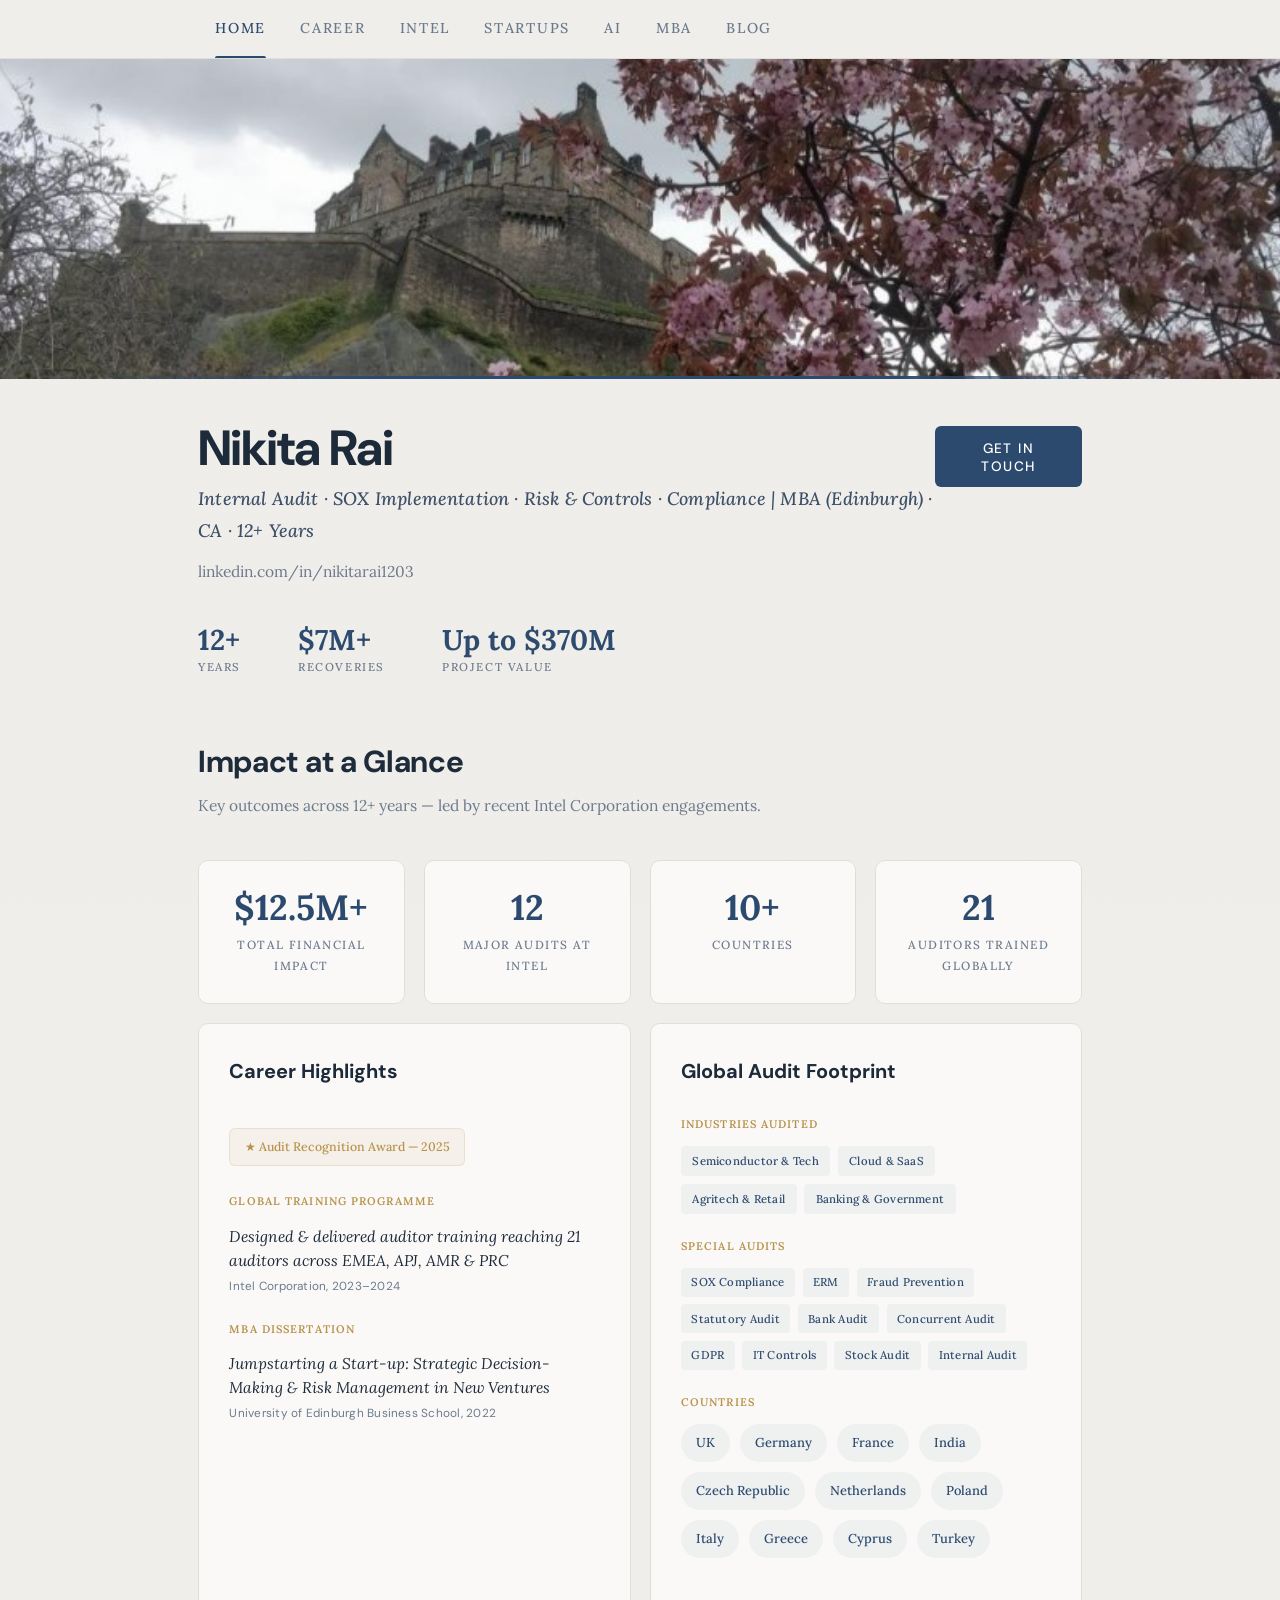
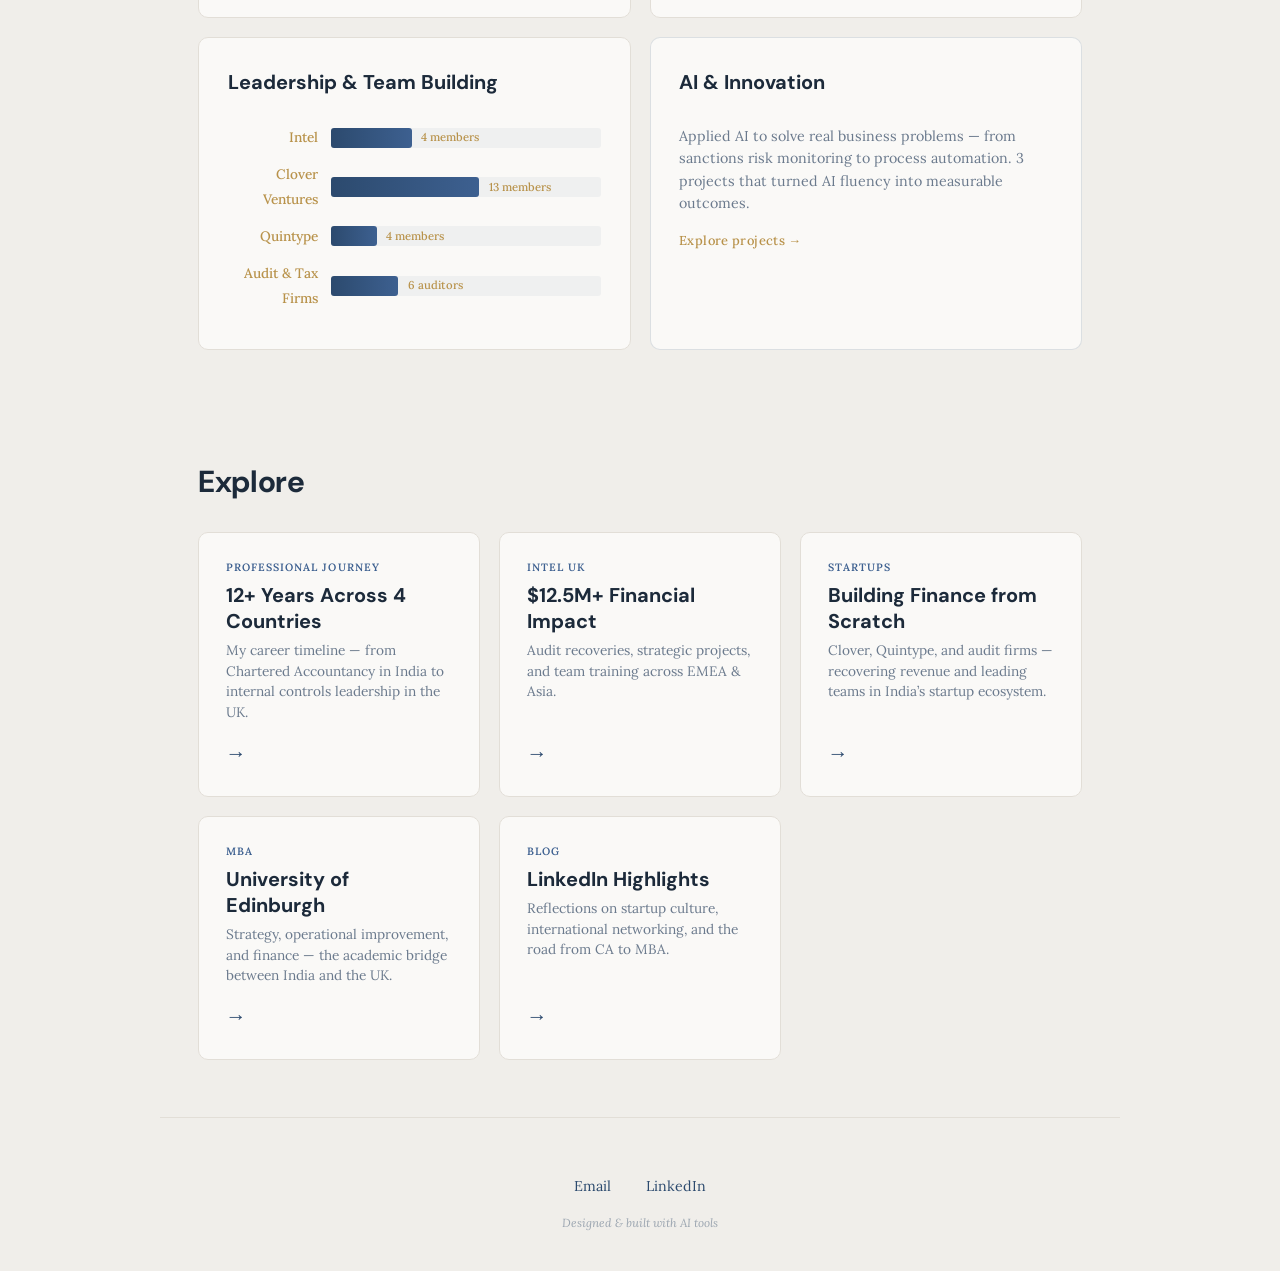
==== commit 08546892: "Refine home tagline and tighten Infleqtion timeline card Home page: - Add "SOX Implementation" to th" ====
--- a/source/index.html
+++ b/source/index.html
@@ -47,8 +47,7 @@
 <div class="contact-header">
   <div class="contact-info">
     <h1 class="contact-name">Nikita Rai</h1>
-    <p class="contact-tagline">Internal Audit &middot; Risk &amp; Controls &middot; Compliance | MBA (Edinburgh) &middot; CA &middot; 12+ Years</p>
-    <p class="contact-tagline-sub">Bridging compliance, finance, and AI &mdash; from startup chaos to enterprise scale.</p>
+    <p class="contact-tagline">Internal Audit &middot; SOX Implementation &middot; Risk &amp; Controls &middot; Compliance | MBA (Edinburgh) &middot; CA &middot; 12+ Years</p>
     <p class="contact-detail"><a href="https://linkedin.com/in/nikitarai1203/" target="_blank" rel="noopener">linkedin.com/in/nikitarai1203</a></p>
   </div>
   <div class="cta-wrapper">
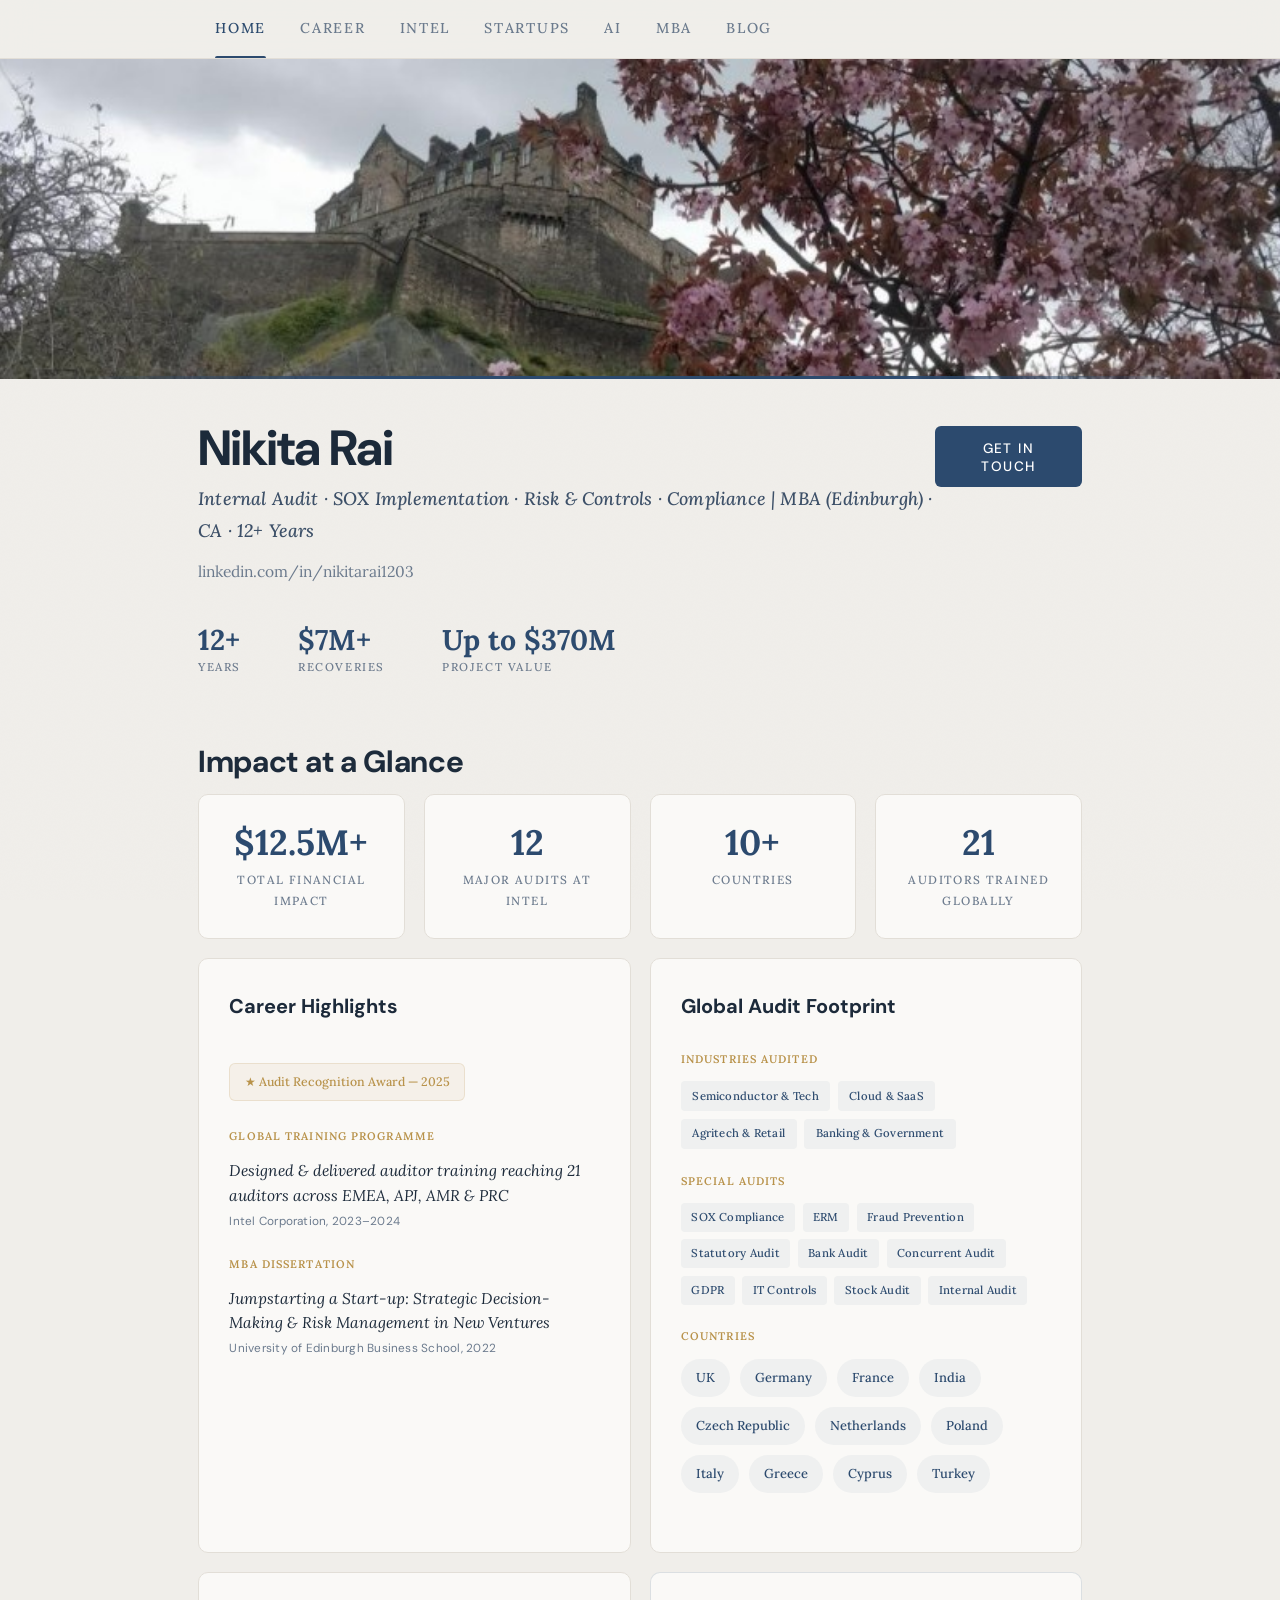
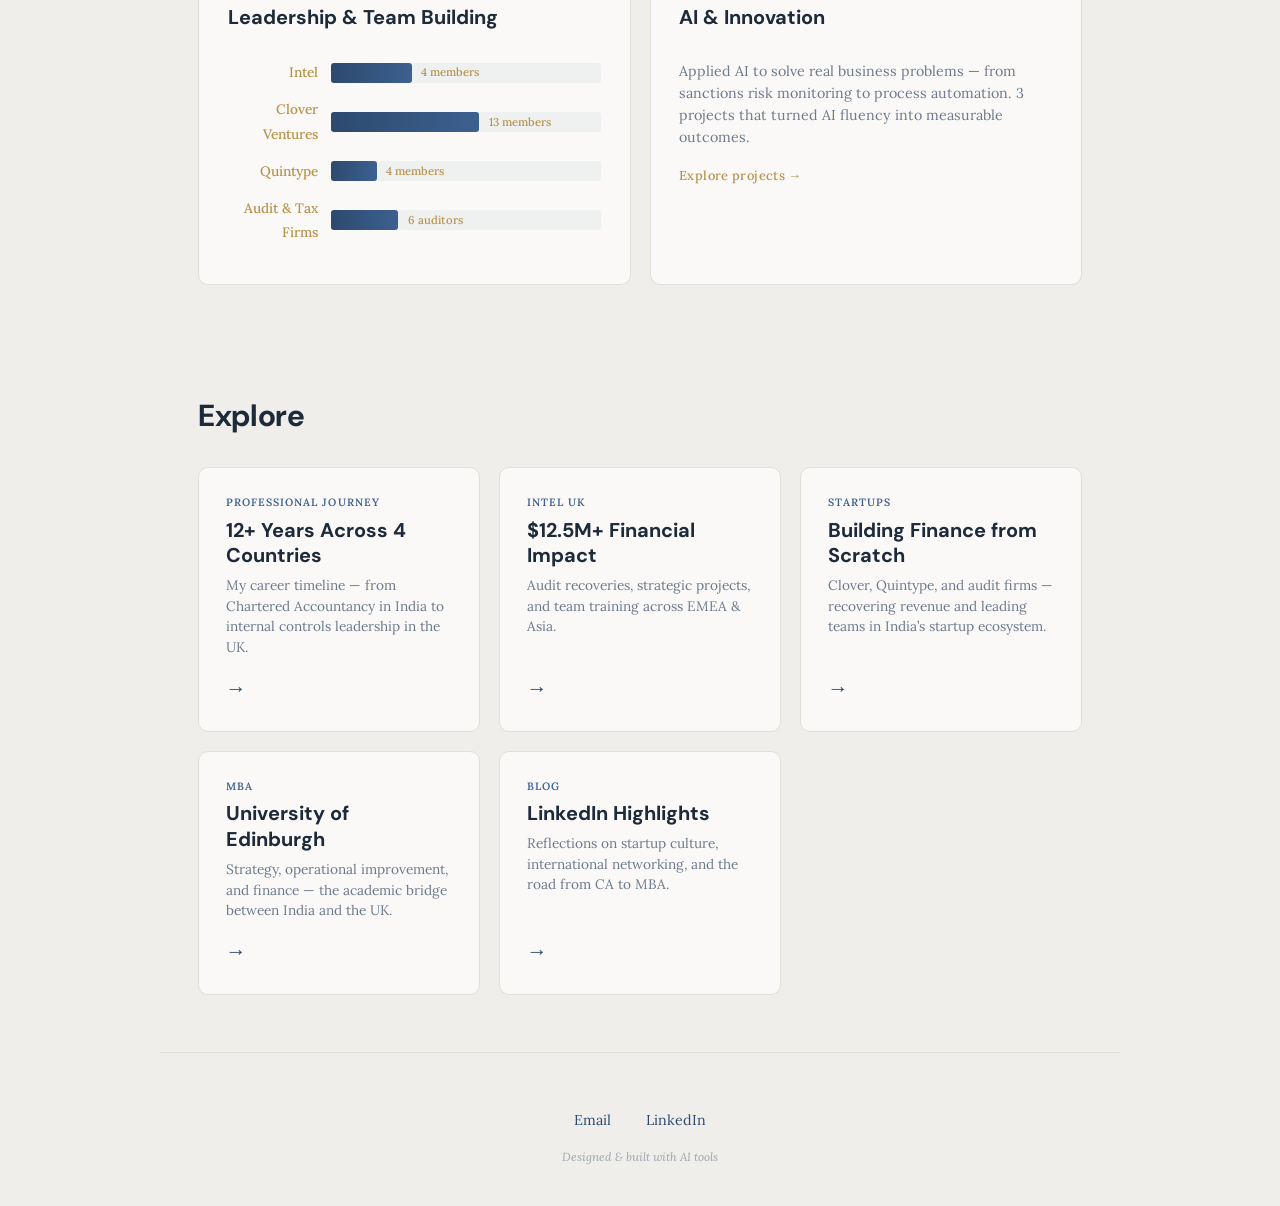
==== commit e2df2f02: "Remove redundant "Impact at a Glance" subheading The heading and the metric tiles below it already s" ====
--- a/source/index.html
+++ b/source/index.html
@@ -81,7 +81,6 @@
 <!-- ════════ BENTO GRID ════════ -->
 <section class="bento-section">
   <div class="section-heading">Impact at a Glance</div>
-  <div class="section-subheading">Key outcomes across 12+ years &mdash; led by recent Intel Corporation engagements.</div>
 
   <!-- Metric tiles row -->
   <div class="bento-grid">
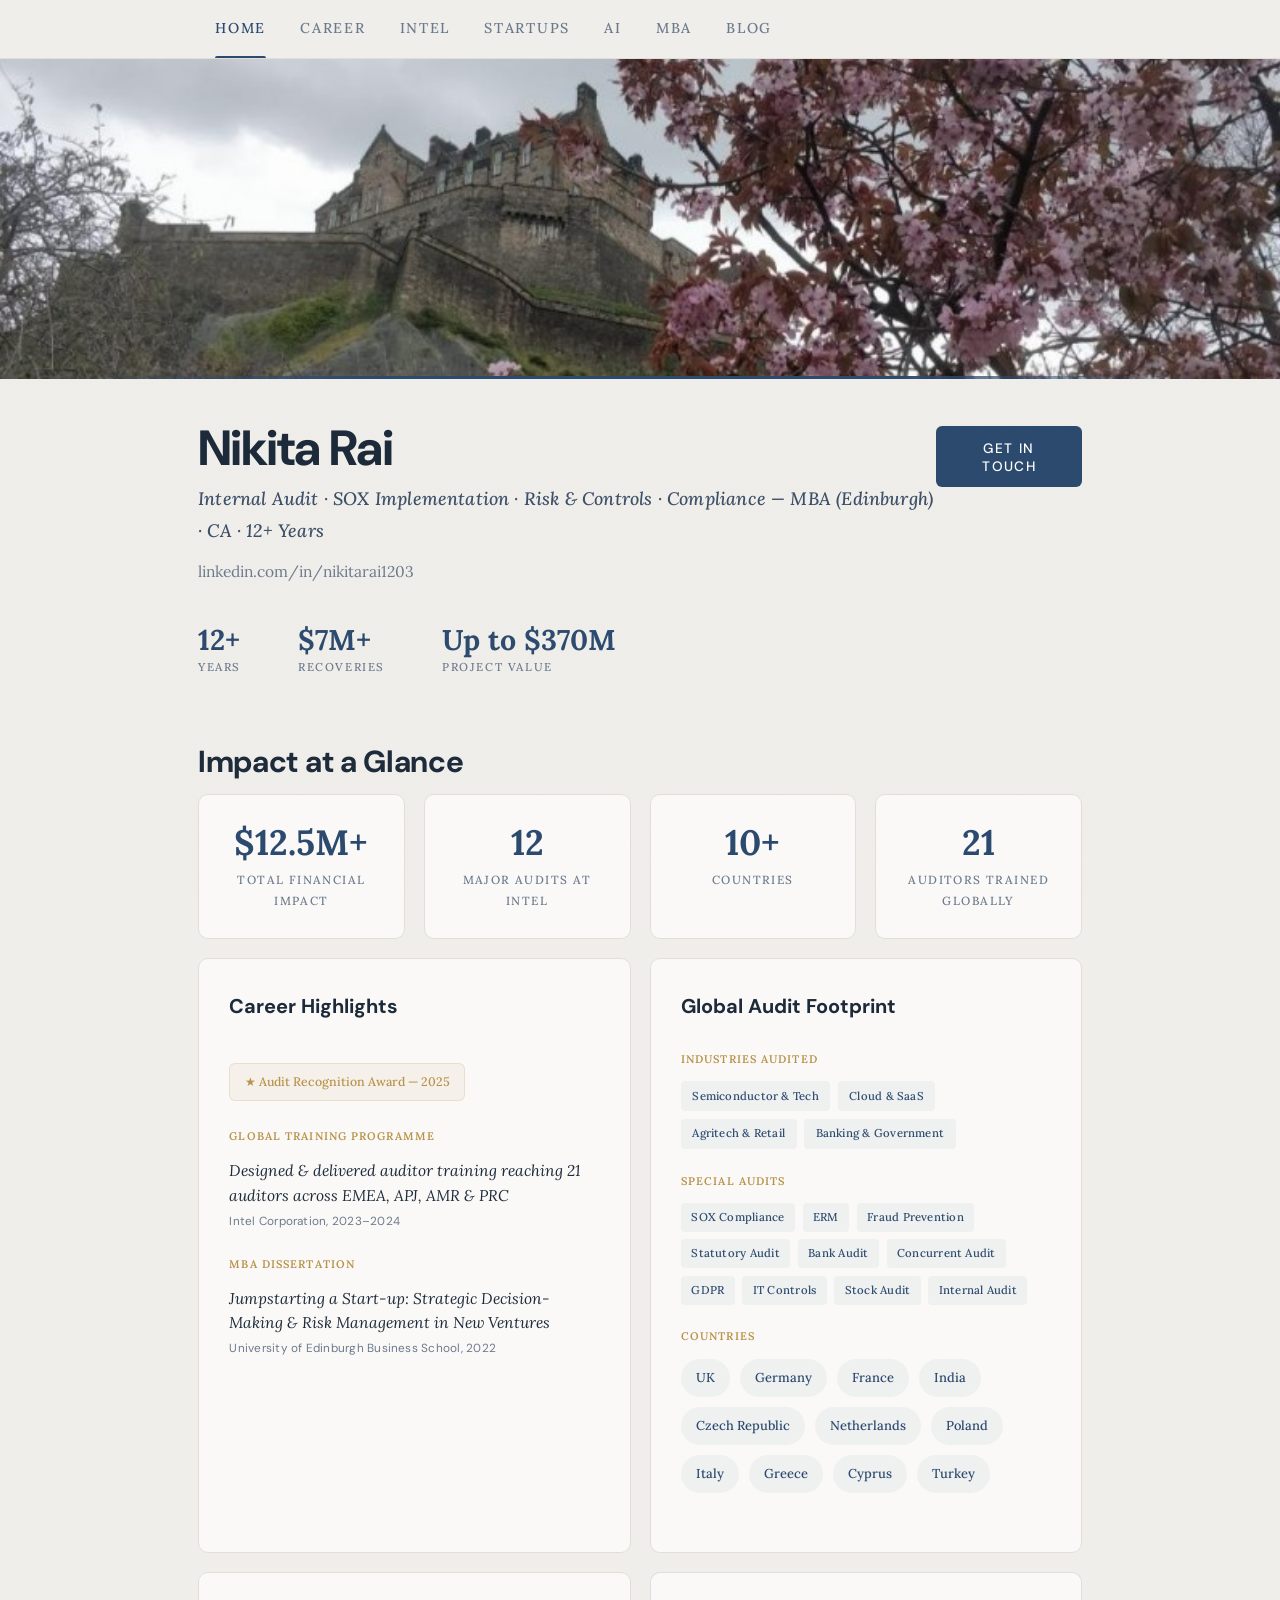
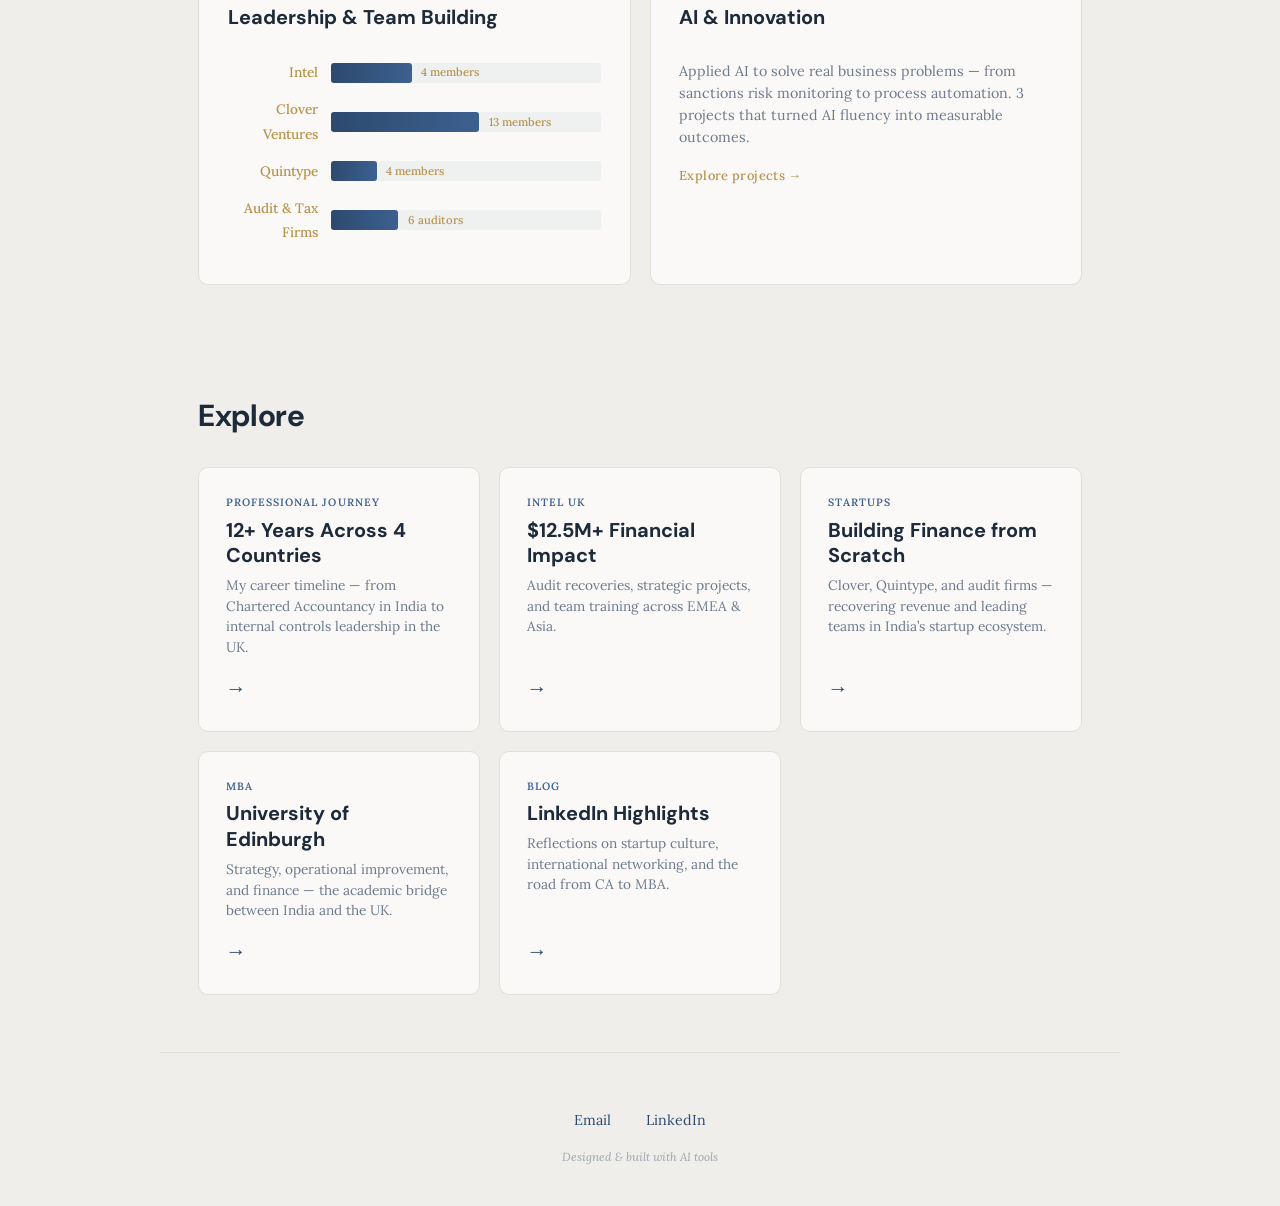
==== commit 9faa89c8: "Replace pipe with em dash in home page tagline The vertical bar between "Compliance" and "MBA (Edinb" ====
--- a/source/index.html
+++ b/source/index.html
@@ -47,7 +47,7 @@
 <div class="contact-header">
   <div class="contact-info">
     <h1 class="contact-name">Nikita Rai</h1>
-    <p class="contact-tagline">Internal Audit &middot; SOX Implementation &middot; Risk &amp; Controls &middot; Compliance | MBA (Edinburgh) &middot; CA &middot; 12+ Years</p>
+    <p class="contact-tagline">Internal Audit &middot; SOX Implementation &middot; Risk &amp; Controls &middot; Compliance &mdash; MBA (Edinburgh) &middot; CA &middot; 12+ Years</p>
     <p class="contact-detail"><a href="https://linkedin.com/in/nikitarai1203/" target="_blank" rel="noopener">linkedin.com/in/nikitarai1203</a></p>
   </div>
   <div class="cta-wrapper">
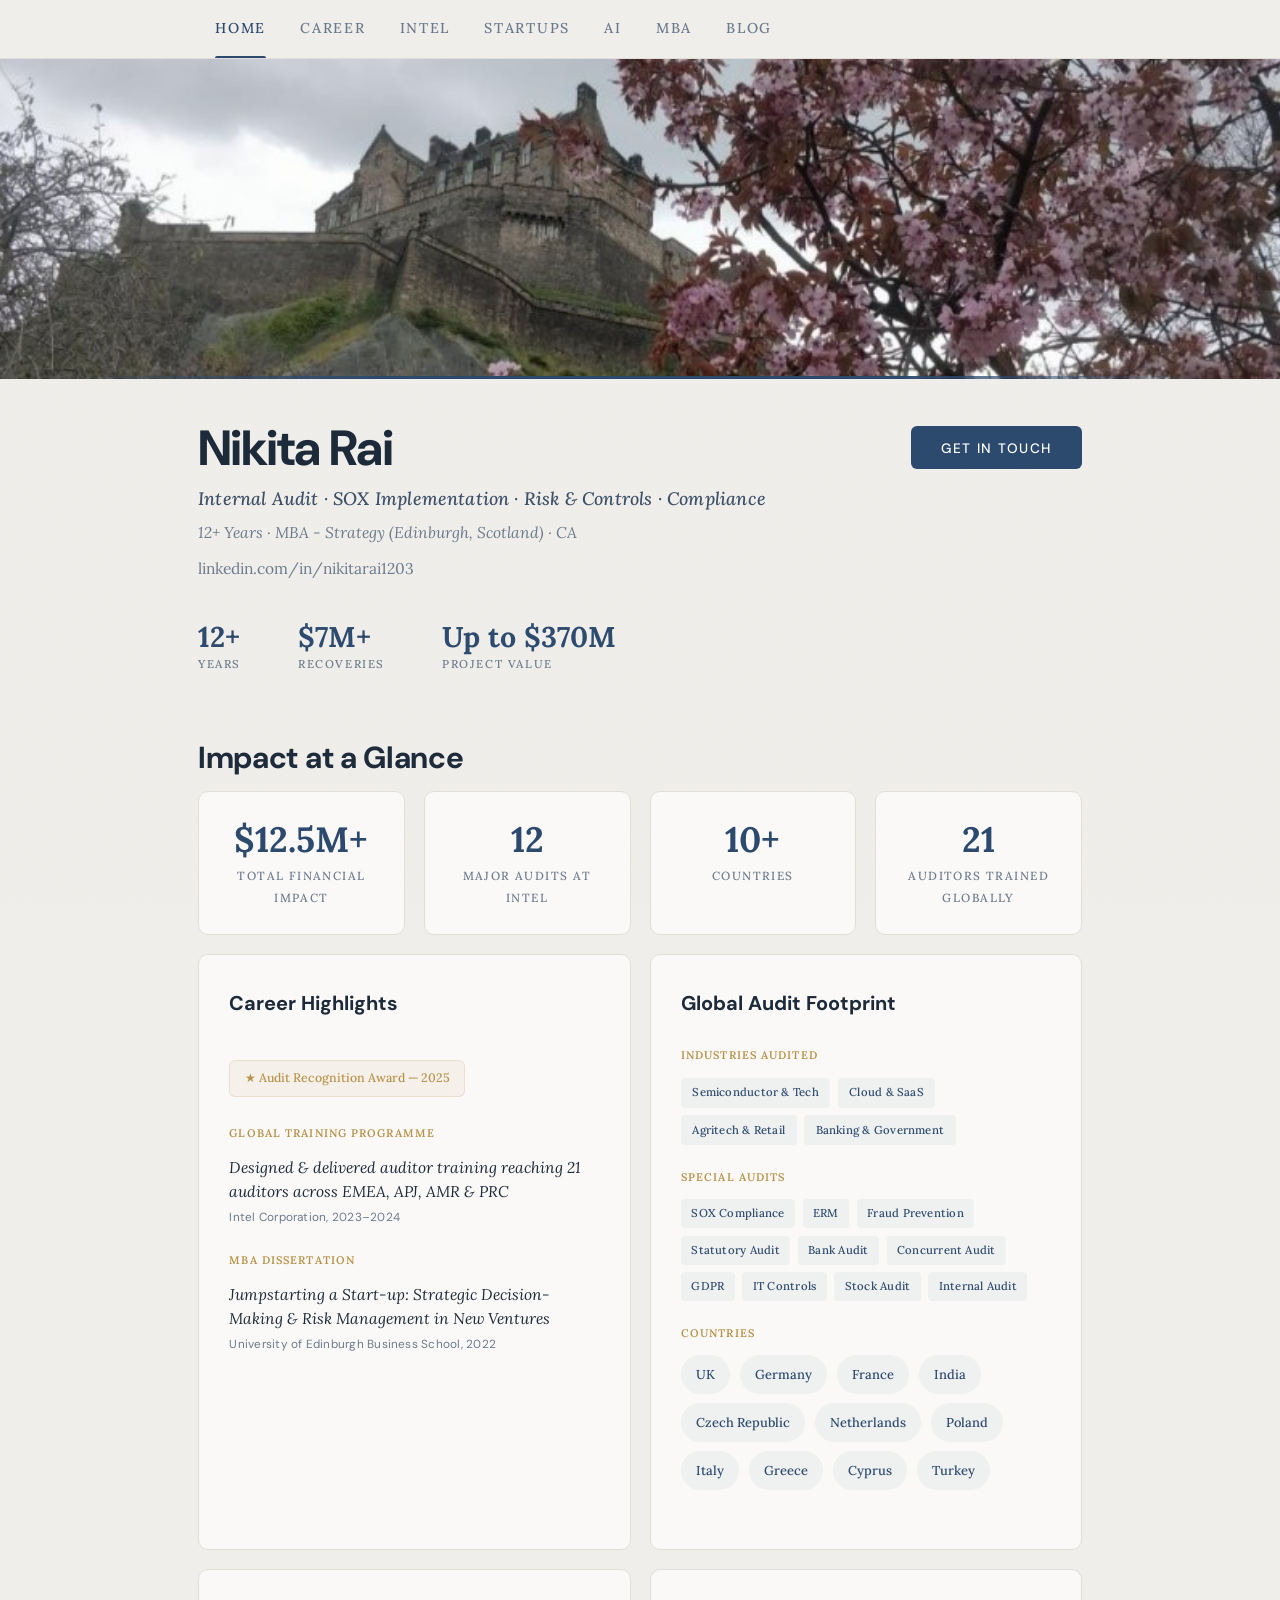
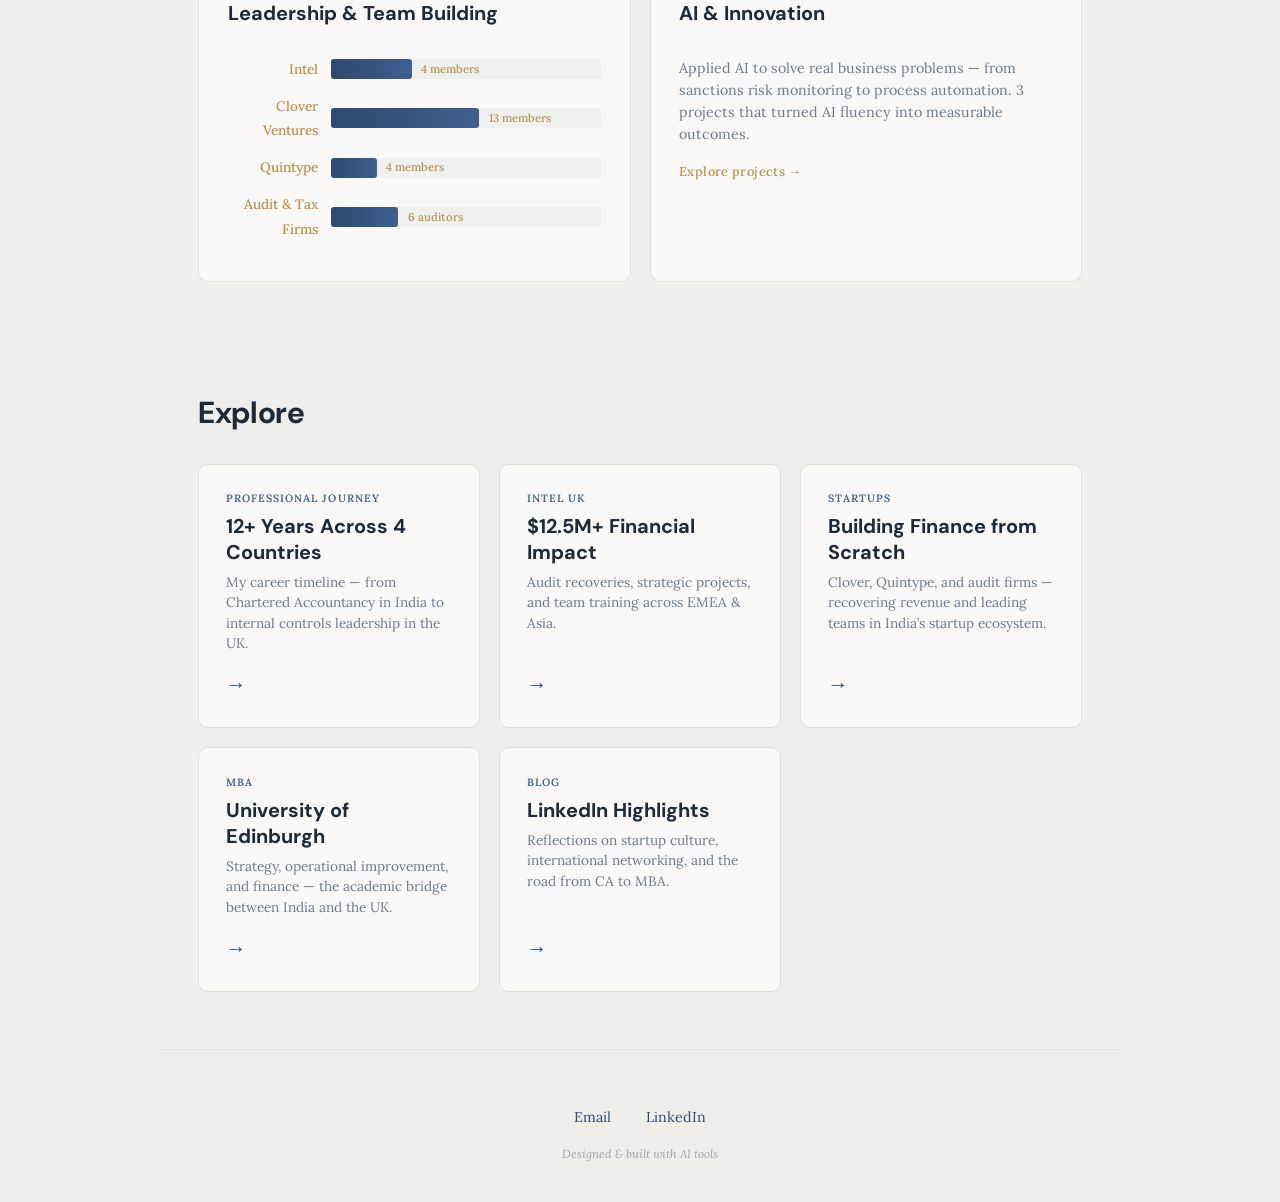
==== commit 8004b535: "Split home tagline into skills and credentials lines Replaces the pipe (and the em dash that briefly" ====
--- a/source/index.html
+++ b/source/index.html
@@ -47,7 +47,8 @@
 <div class="contact-header">
   <div class="contact-info">
     <h1 class="contact-name">Nikita Rai</h1>
-    <p class="contact-tagline">Internal Audit &middot; SOX Implementation &middot; Risk &amp; Controls &middot; Compliance &mdash; MBA (Edinburgh) &middot; CA &middot; 12+ Years</p>
+    <p class="contact-tagline">Internal Audit &middot; SOX Implementation &middot; Risk &amp; Controls &middot; Compliance</p>
+    <p class="contact-tagline-sub">12+ Years &middot; MBA - Strategy (Edinburgh, Scotland) &middot; CA</p>
     <p class="contact-detail"><a href="https://linkedin.com/in/nikitarai1203/" target="_blank" rel="noopener">linkedin.com/in/nikitarai1203</a></p>
   </div>
   <div class="cta-wrapper">
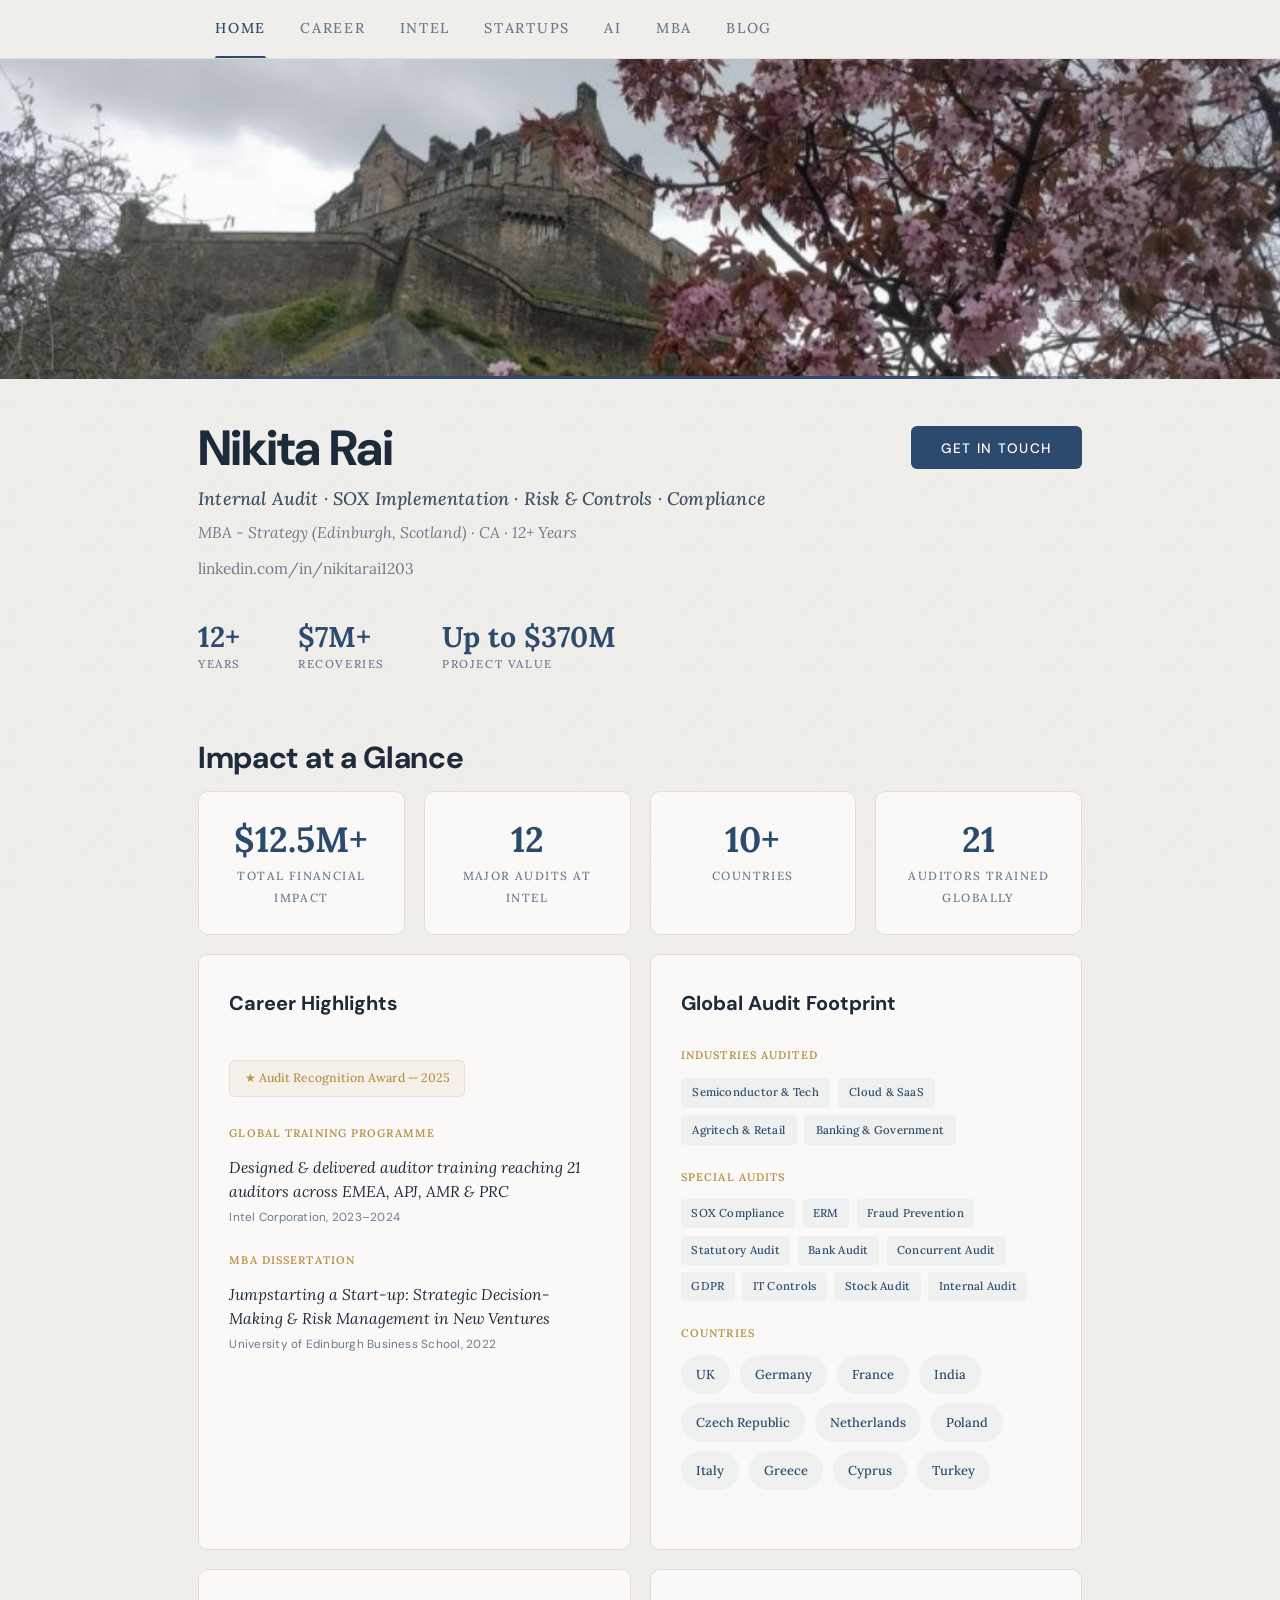
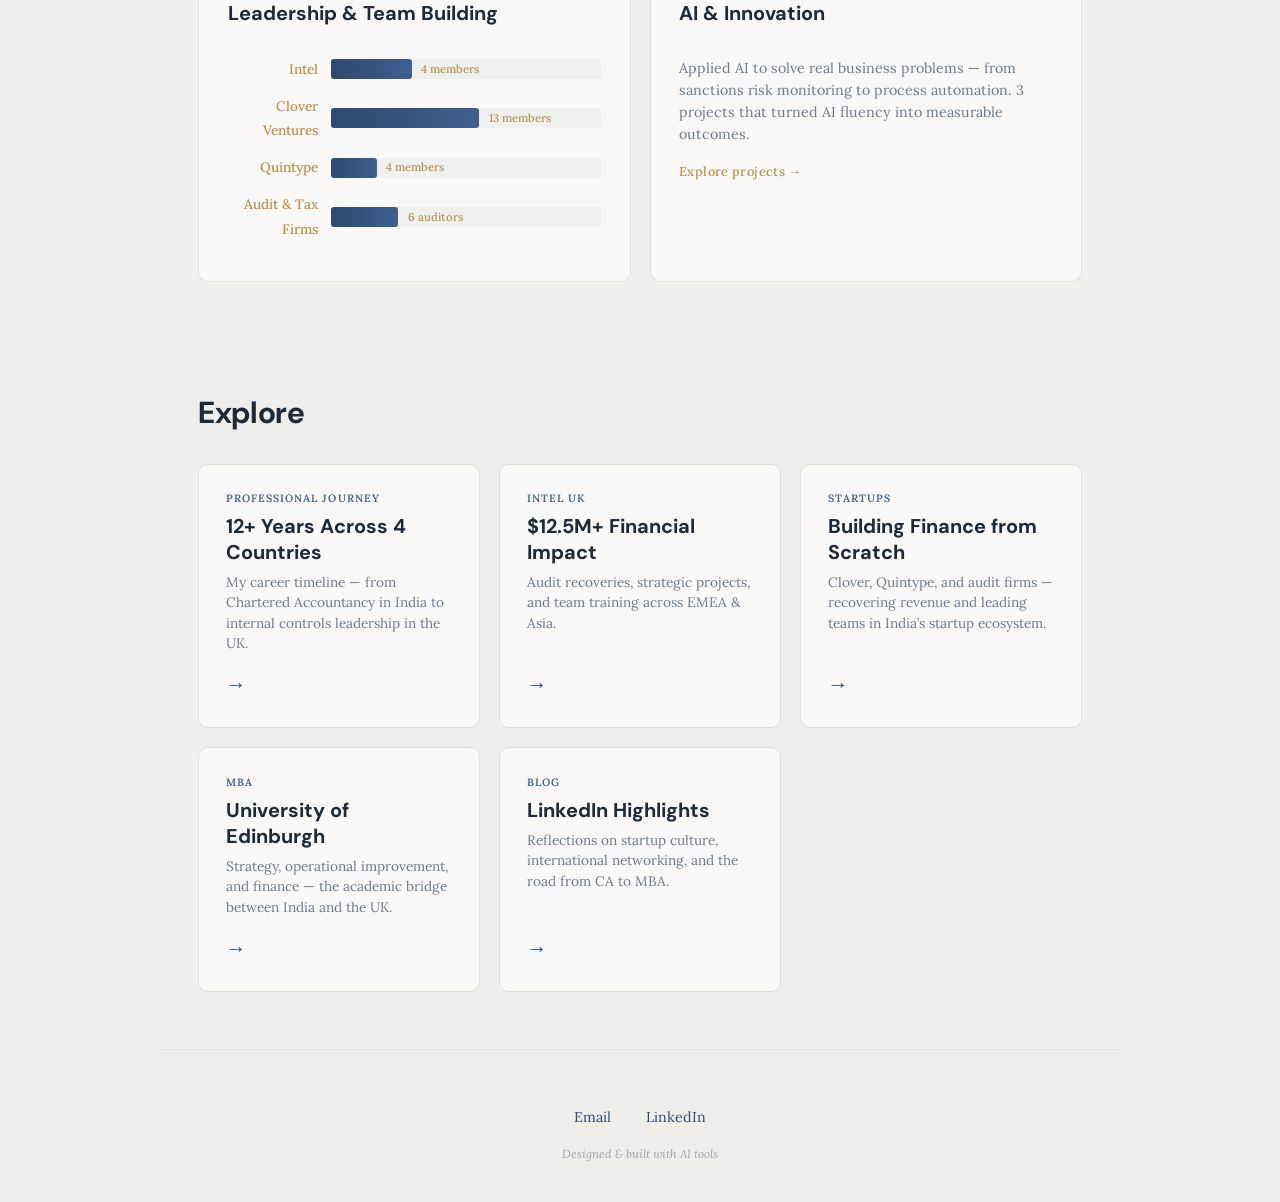
==== commit cad0ab80: "Lead credentials line with the qualifications Reorders the second tagline line to MBA - Strategy (Ed" ====
--- a/source/index.html
+++ b/source/index.html
@@ -48,7 +48,7 @@
   <div class="contact-info">
     <h1 class="contact-name">Nikita Rai</h1>
     <p class="contact-tagline">Internal Audit &middot; SOX Implementation &middot; Risk &amp; Controls &middot; Compliance</p>
-    <p class="contact-tagline-sub">12+ Years &middot; MBA - Strategy (Edinburgh, Scotland) &middot; CA</p>
+    <p class="contact-tagline-sub">MBA - Strategy (Edinburgh, Scotland) &middot; CA &middot; 12+ Years</p>
     <p class="contact-detail"><a href="https://linkedin.com/in/nikitarai1203/" target="_blank" rel="noopener">linkedin.com/in/nikitarai1203</a></p>
   </div>
   <div class="cta-wrapper">
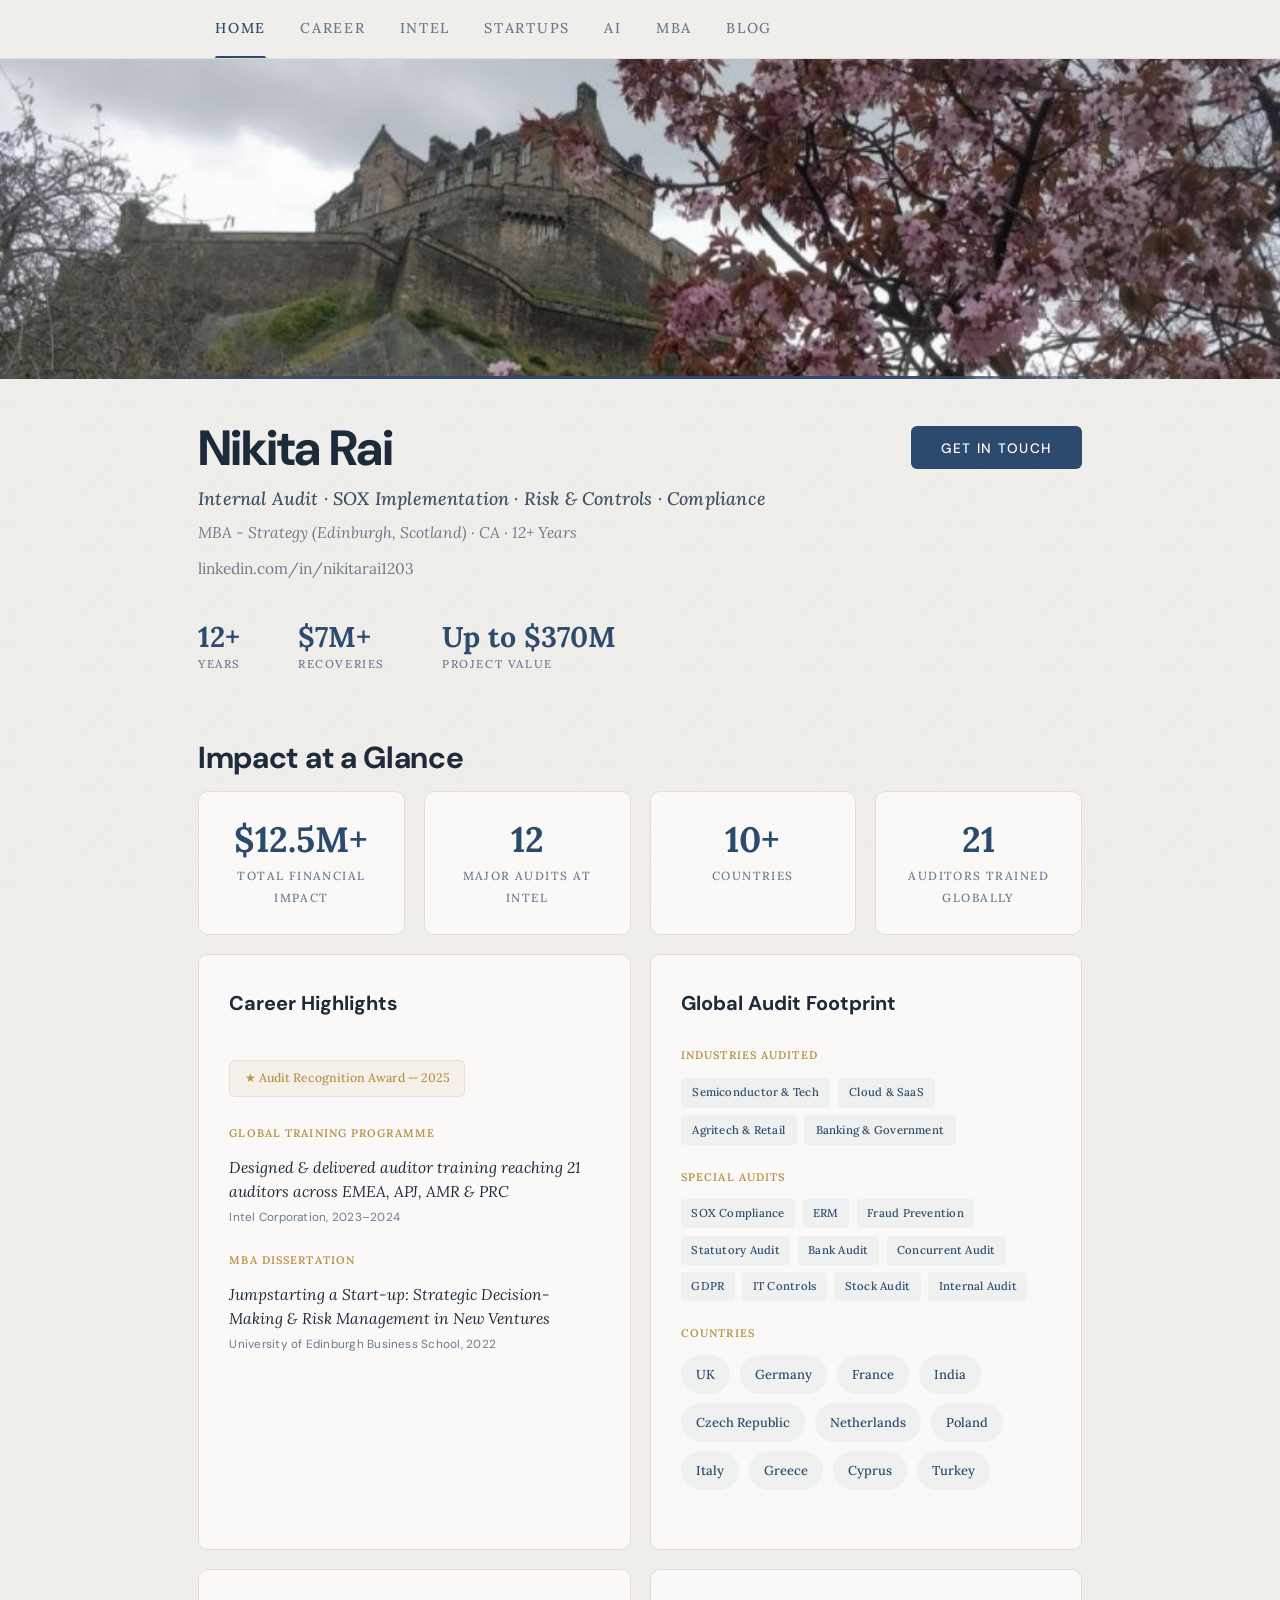
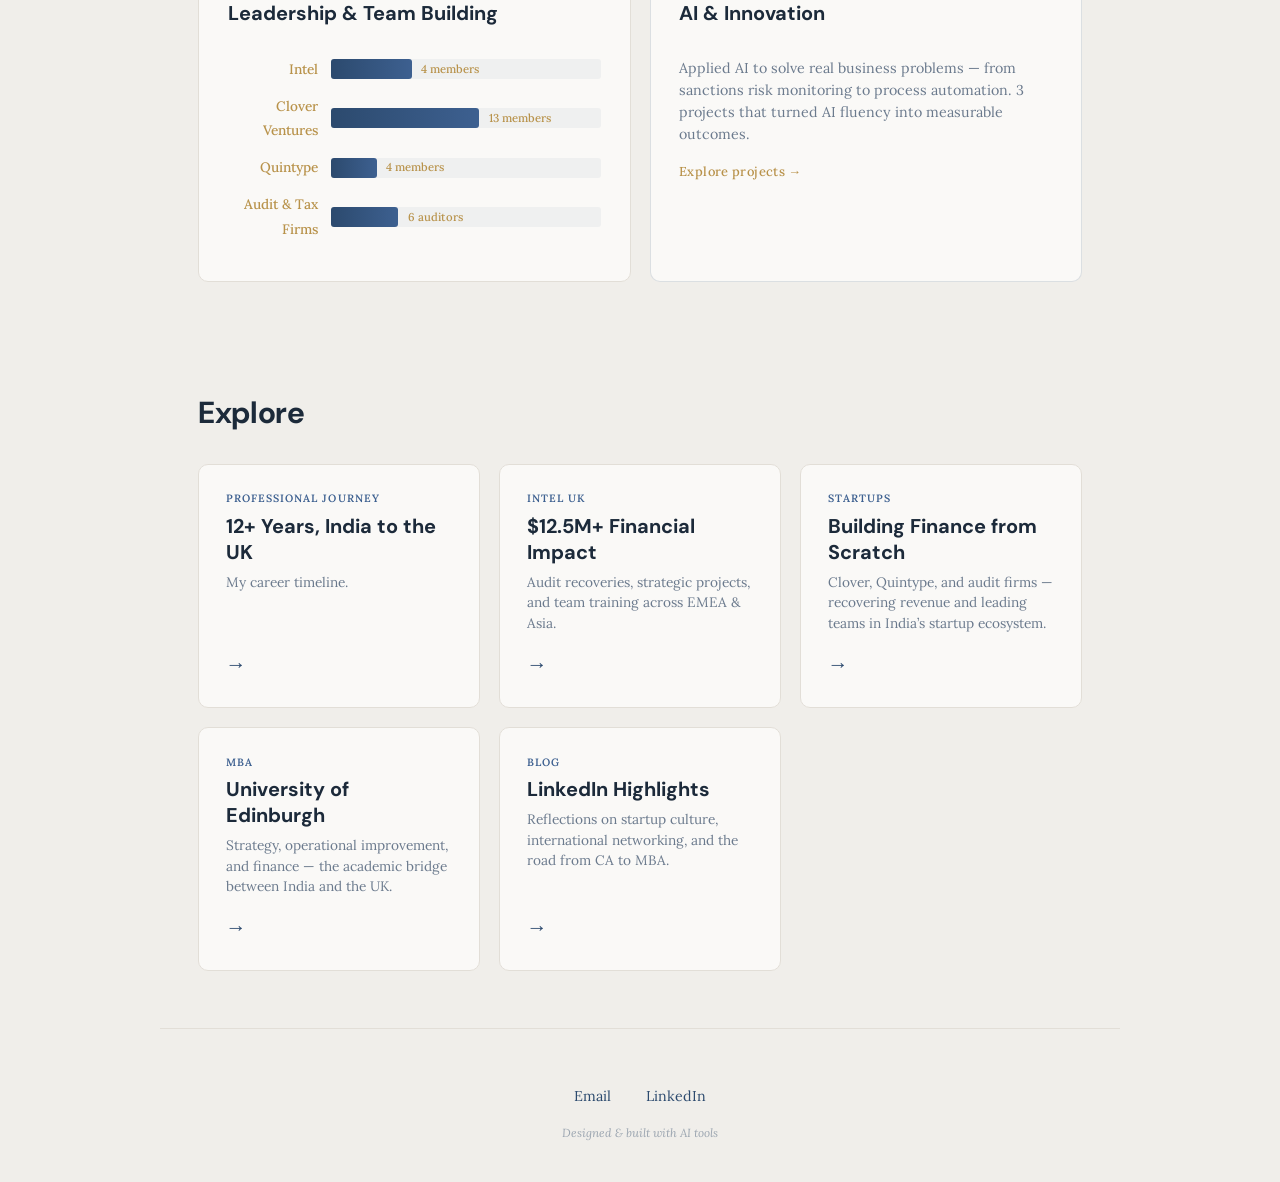
==== commit 30df7cf6: "Drop unverifiable country count, correct Quintype location The home page Career teaser claimed "12+ " ====
--- a/source/index.html
+++ b/source/index.html
@@ -216,8 +216,8 @@
   <div class="teaser-grid">
     <a href="career.html" class="teaser-card fade-in">
       <div class="teaser-card-label">Professional Journey</div>
-      <div class="teaser-card-title">12+ Years Across 4 Countries</div>
-      <div class="teaser-card-desc">My career timeline &mdash; from Chartered Accountancy in India to internal controls leadership in the UK.</div>
+      <div class="teaser-card-title">12+ Years, India to the UK</div>
+      <div class="teaser-card-desc">My career timeline.</div>
       <span class="teaser-card-arrow">&rarr;</span>
     </a>
     <a href="intel.html" class="teaser-card fade-in">
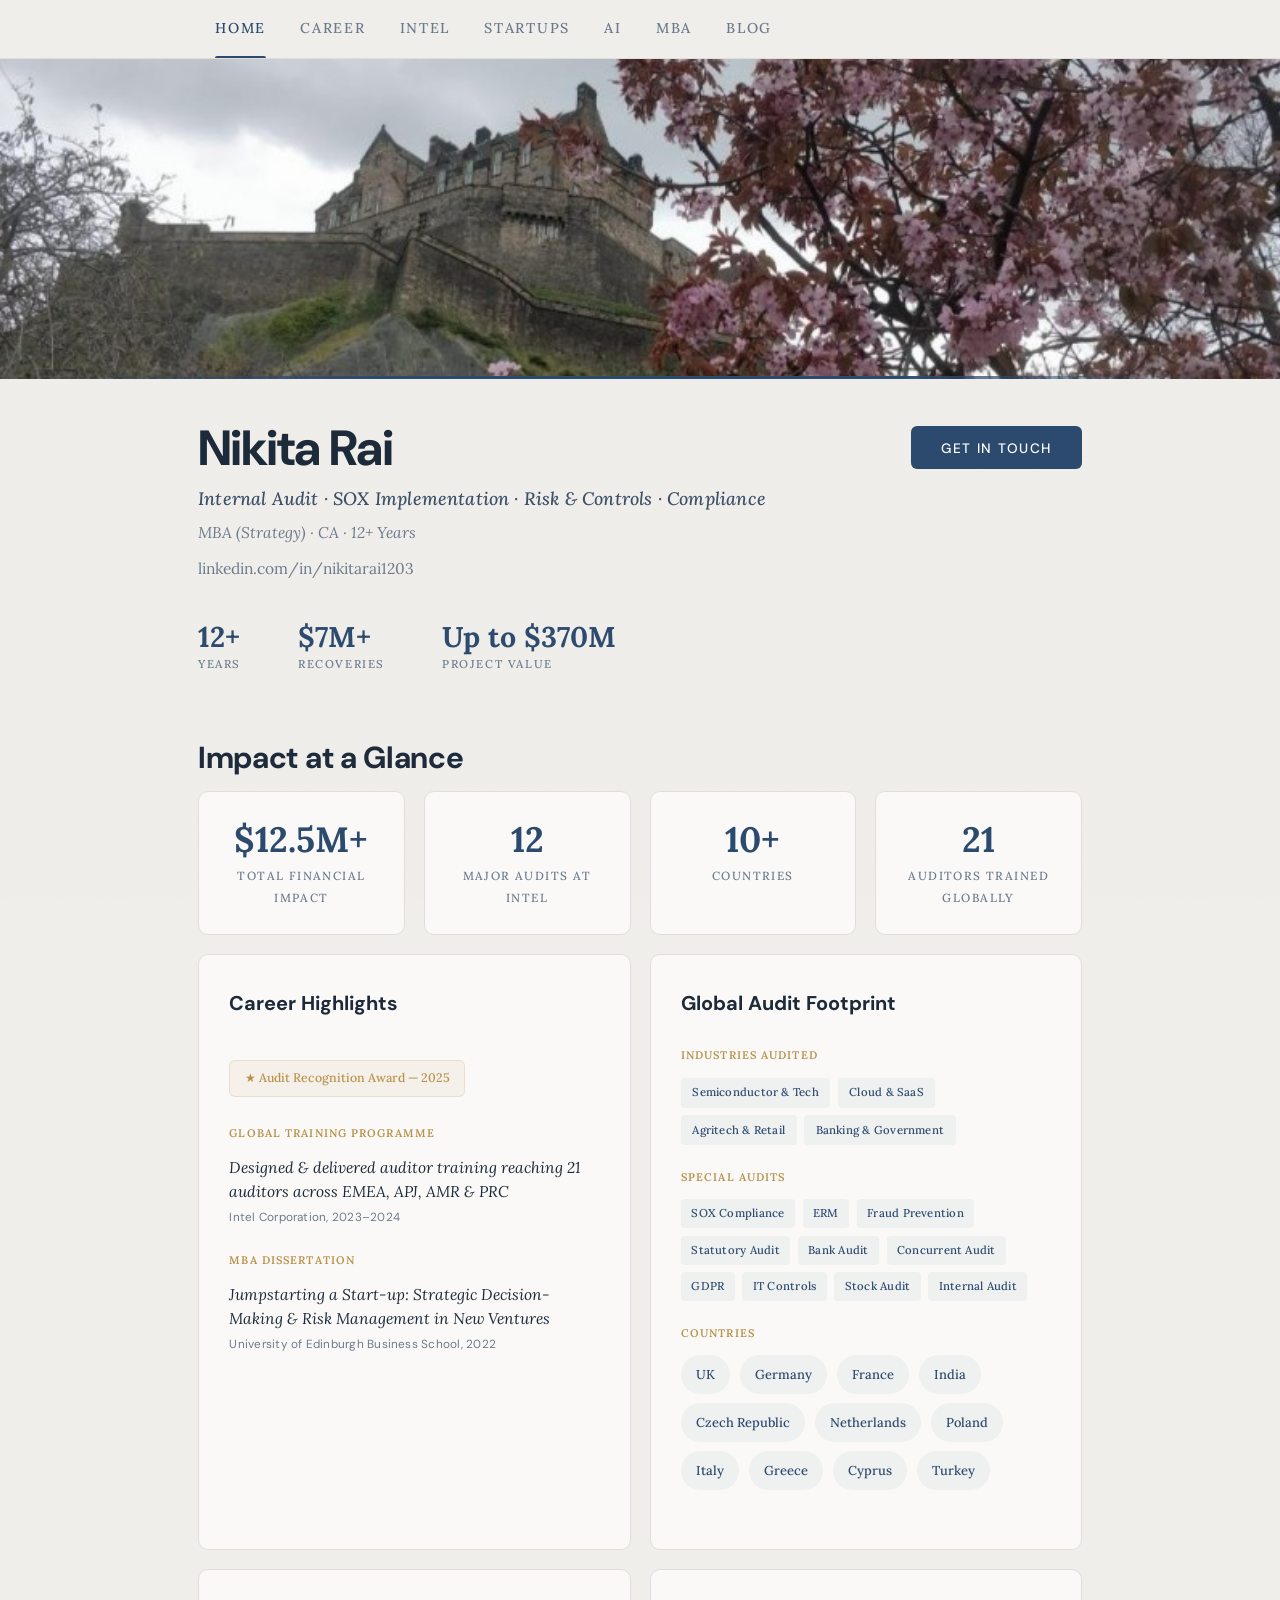
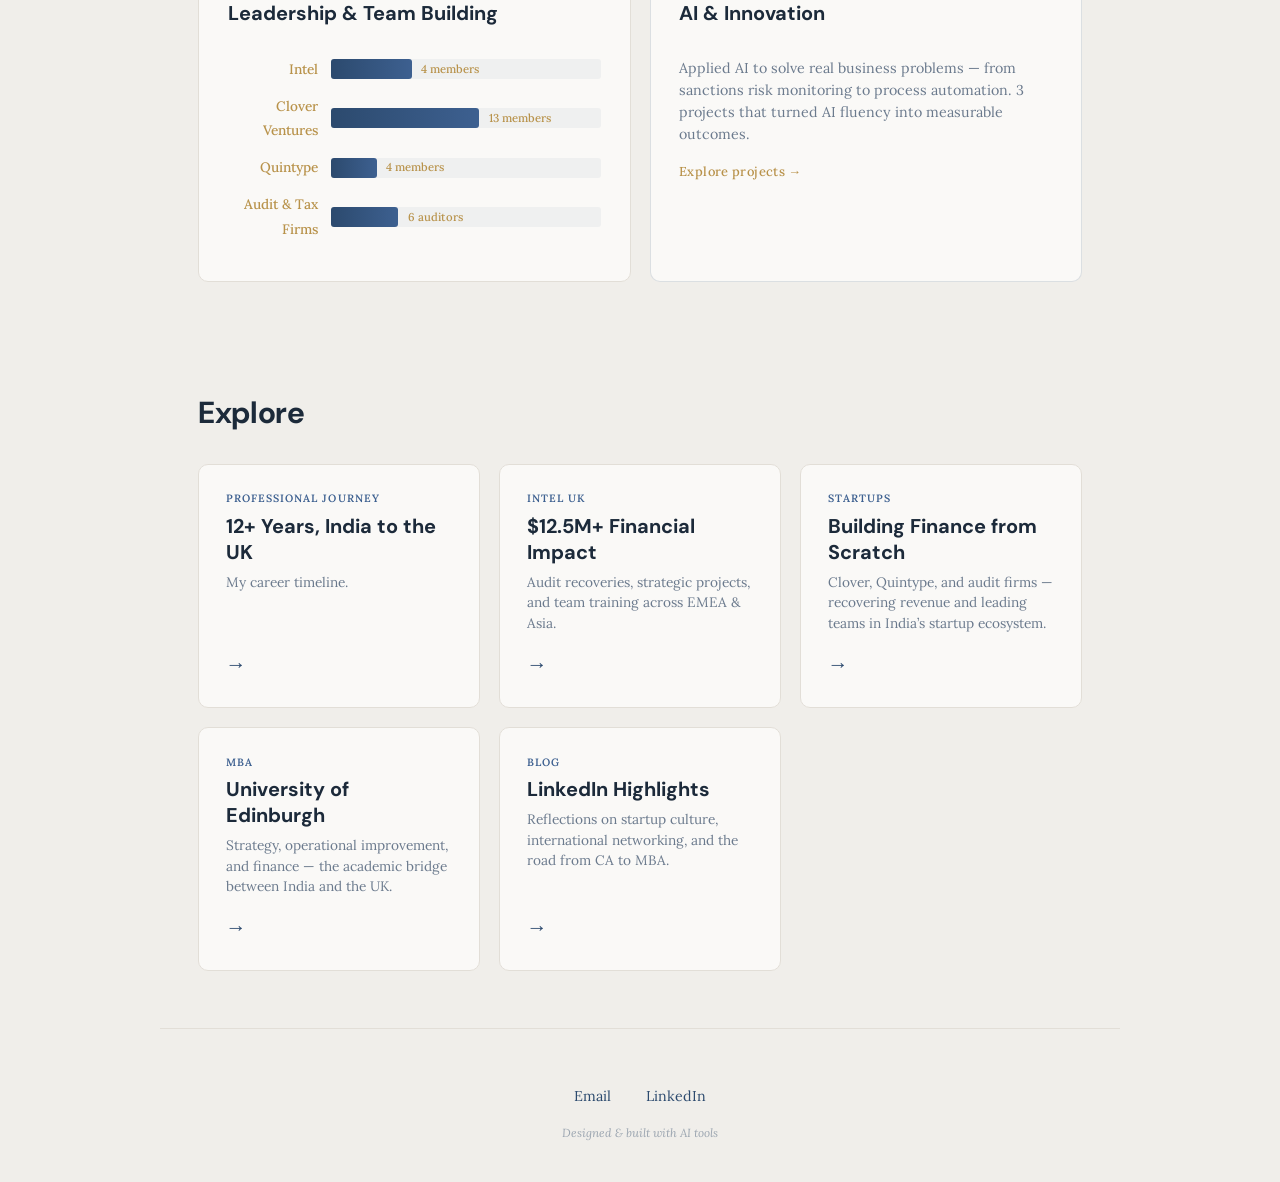
==== commit 54b6386c: "Bracket MBA specialism, drop location from credentials line Home page credentials line now reads "MB" ====
--- a/source/index.html
+++ b/source/index.html
@@ -48,7 +48,7 @@
   <div class="contact-info">
     <h1 class="contact-name">Nikita Rai</h1>
     <p class="contact-tagline">Internal Audit &middot; SOX Implementation &middot; Risk &amp; Controls &middot; Compliance</p>
-    <p class="contact-tagline-sub">MBA - Strategy (Edinburgh, Scotland) &middot; CA &middot; 12+ Years</p>
+    <p class="contact-tagline-sub">MBA (Strategy) &middot; CA &middot; 12+ Years</p>
     <p class="contact-detail"><a href="https://linkedin.com/in/nikitarai1203/" target="_blank" rel="noopener">linkedin.com/in/nikitarai1203</a></p>
   </div>
   <div class="cta-wrapper">
